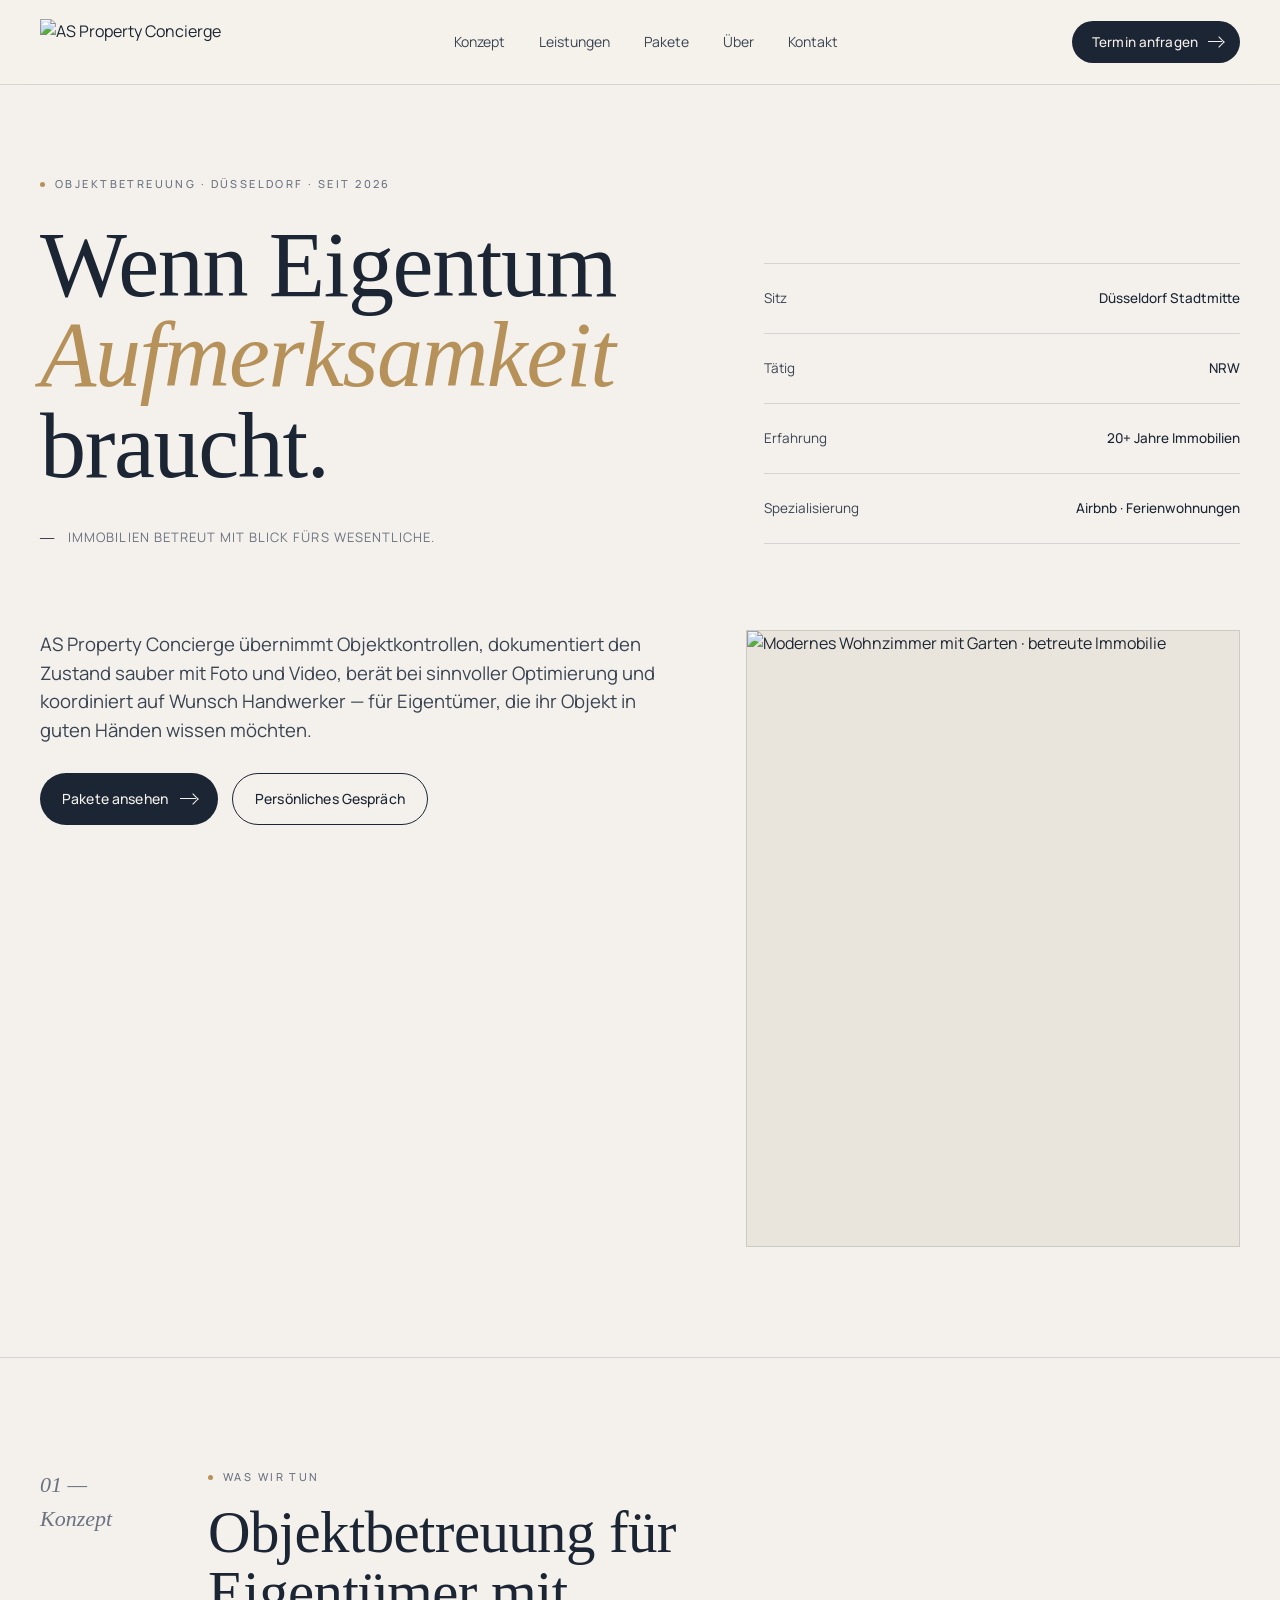
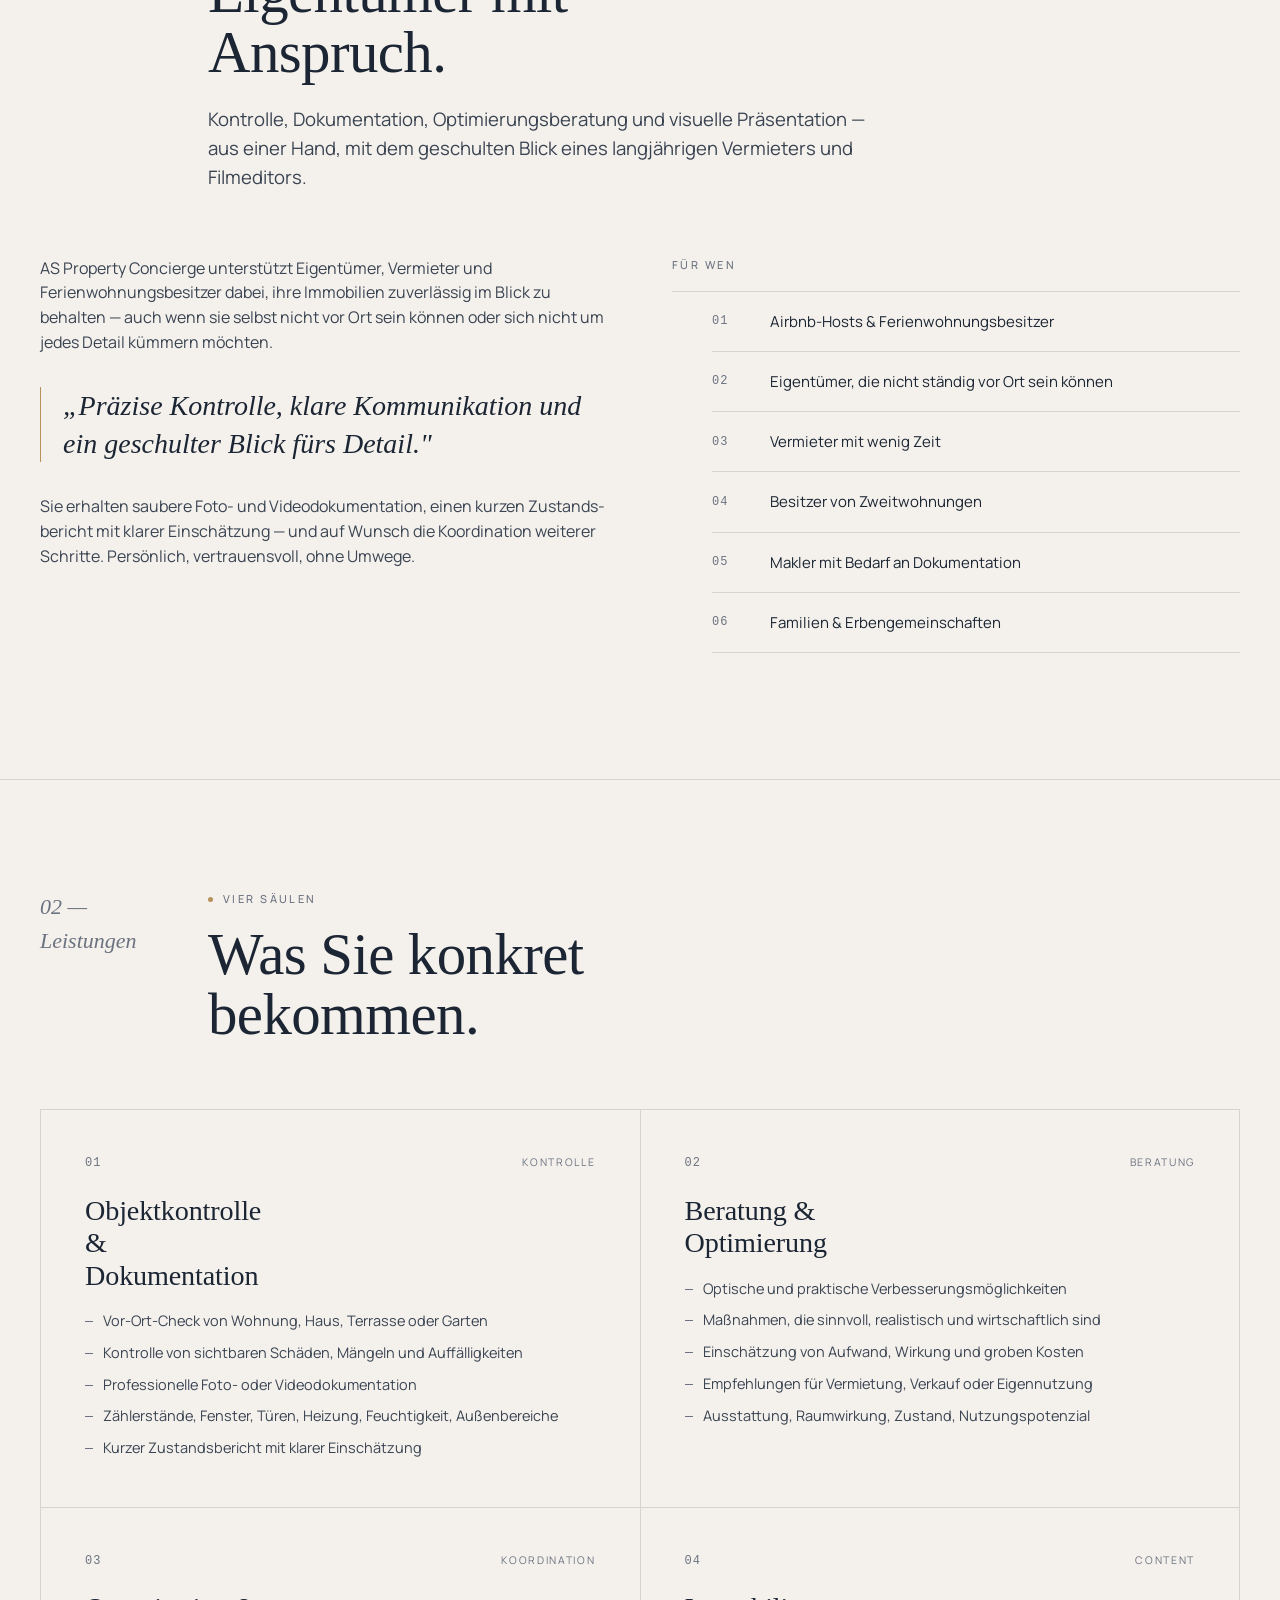
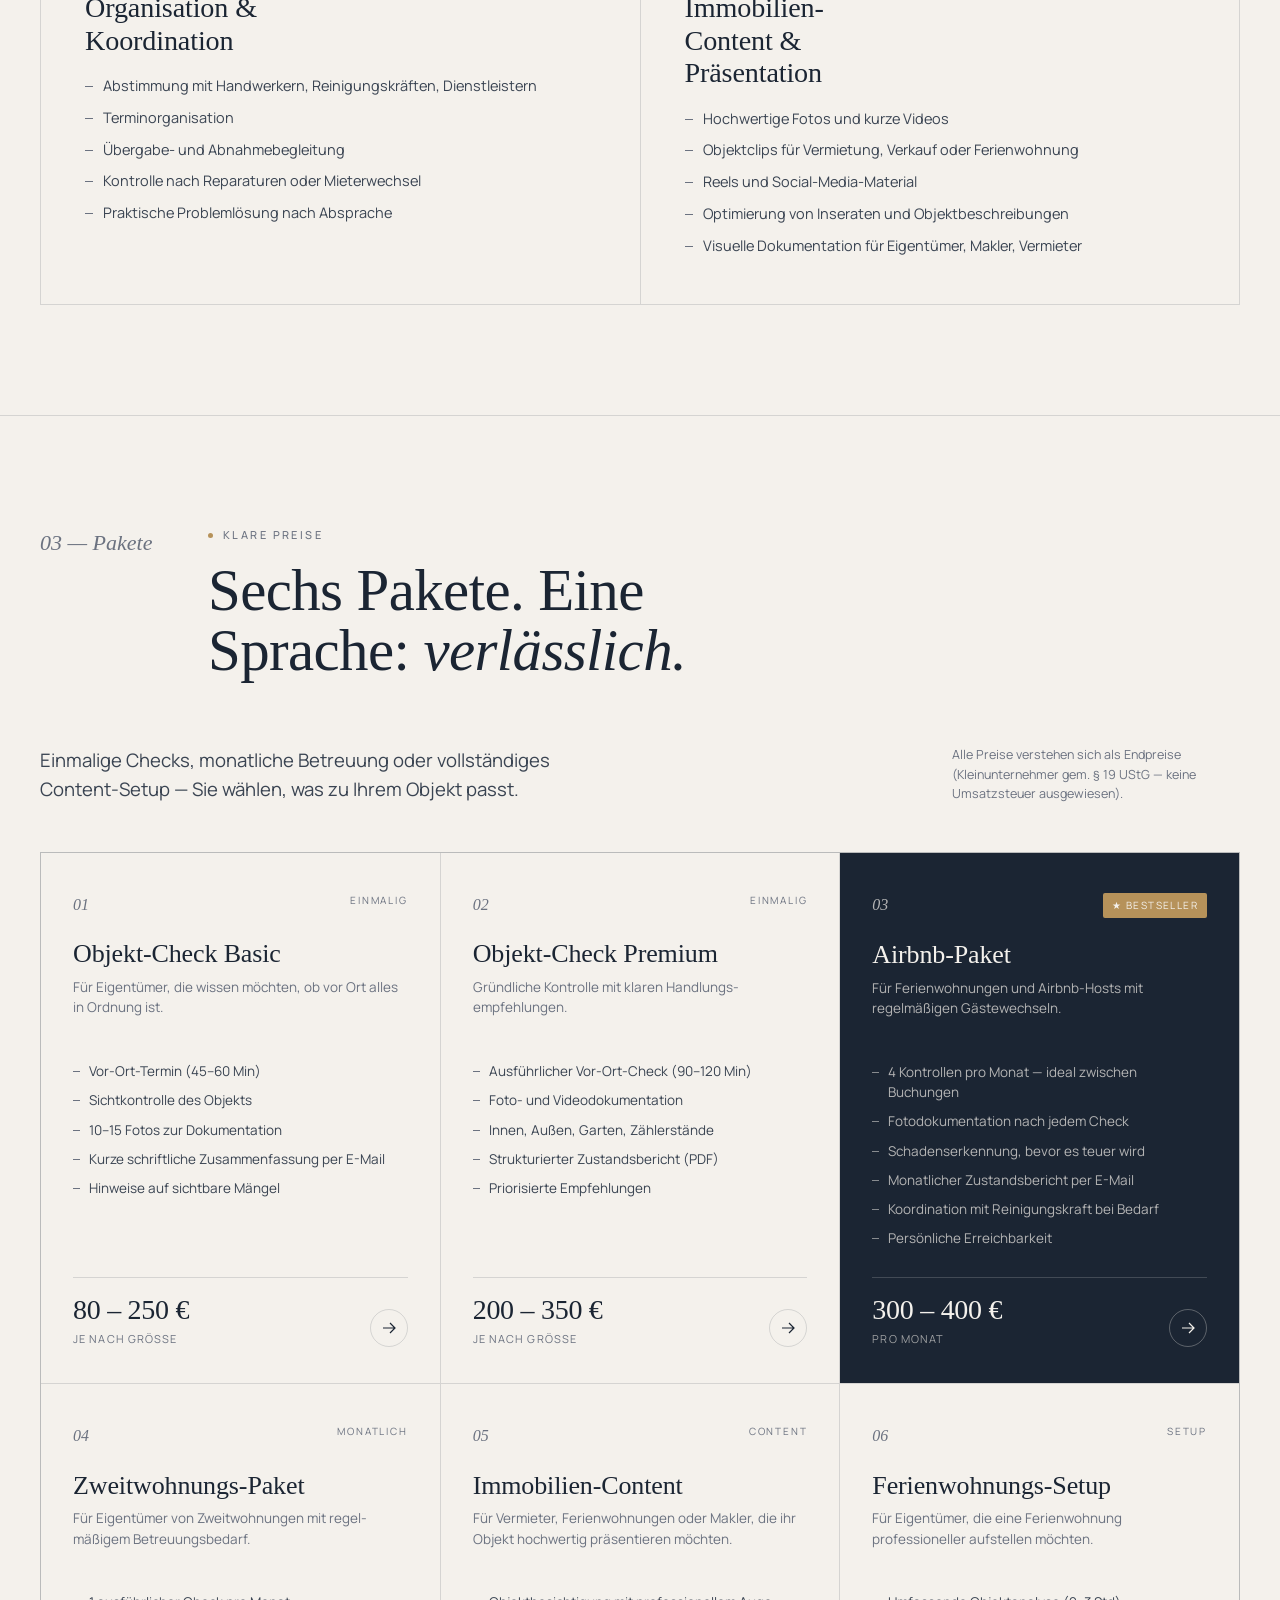
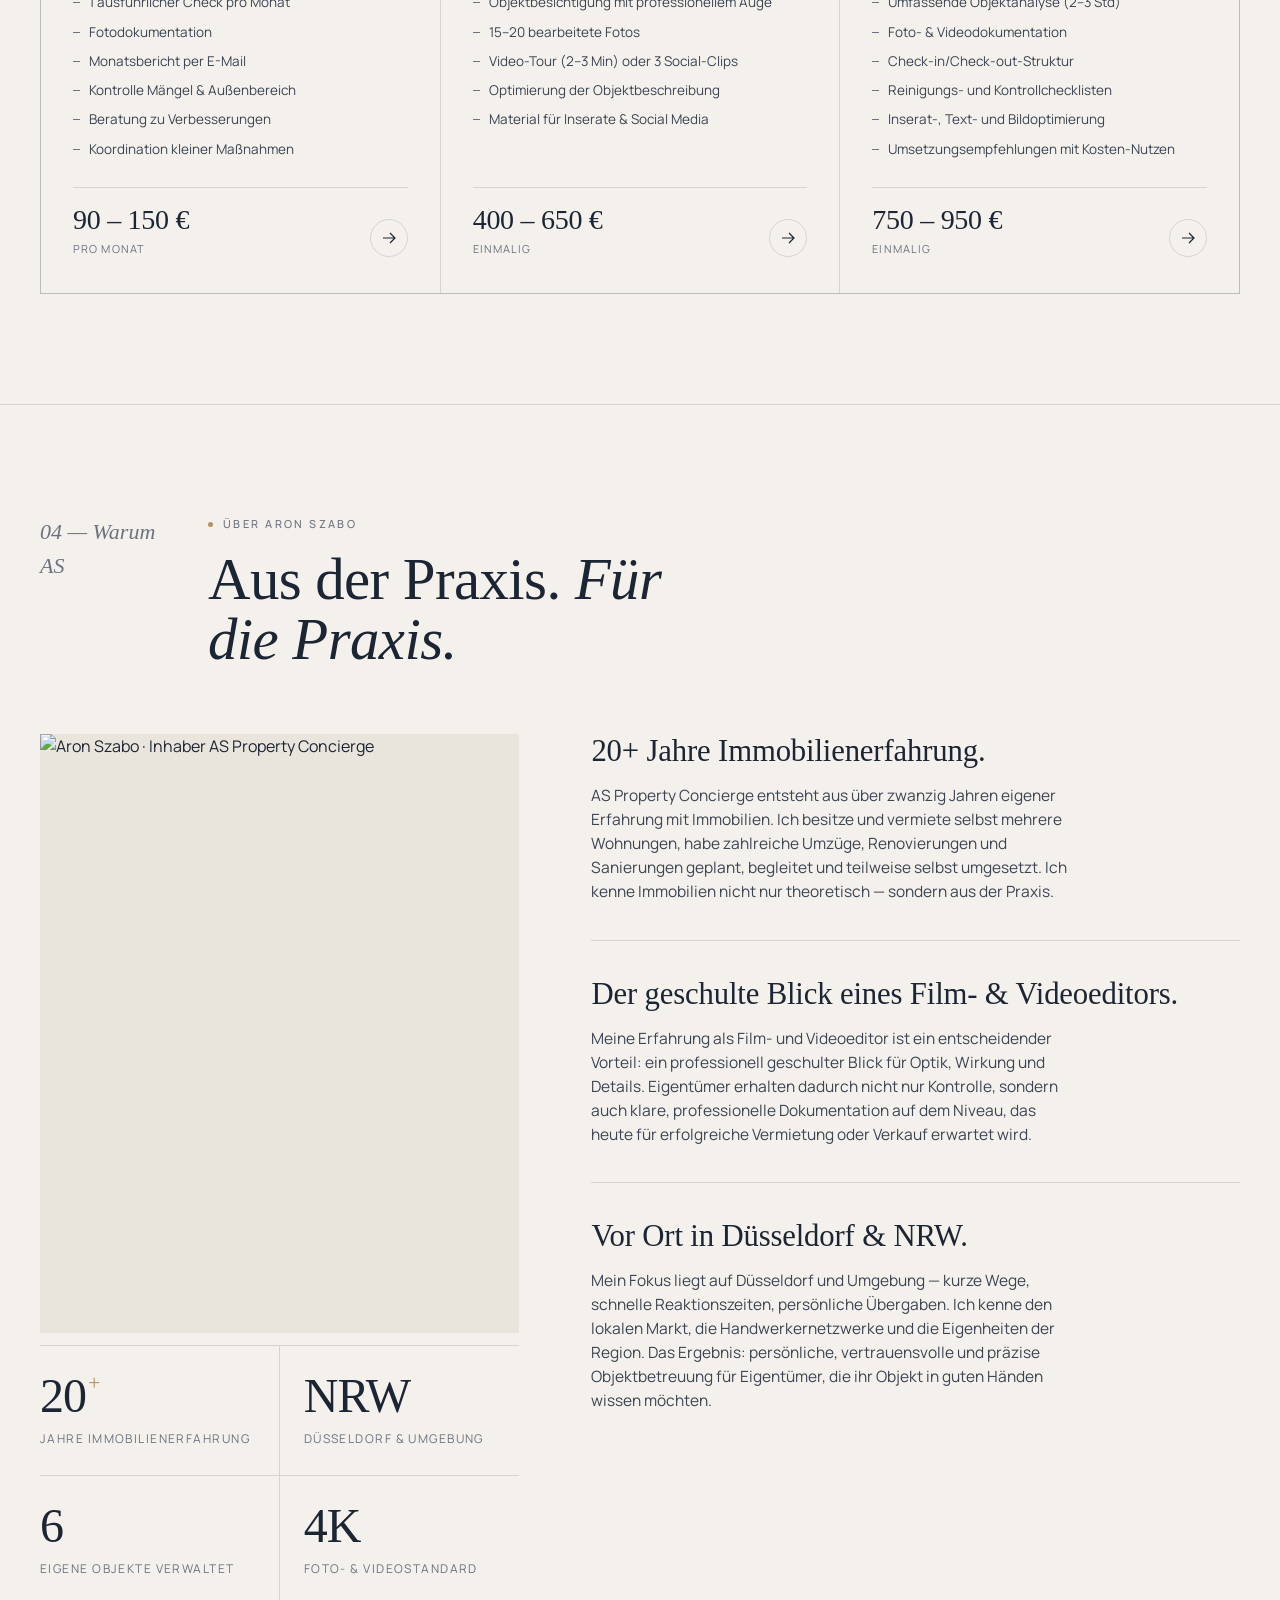
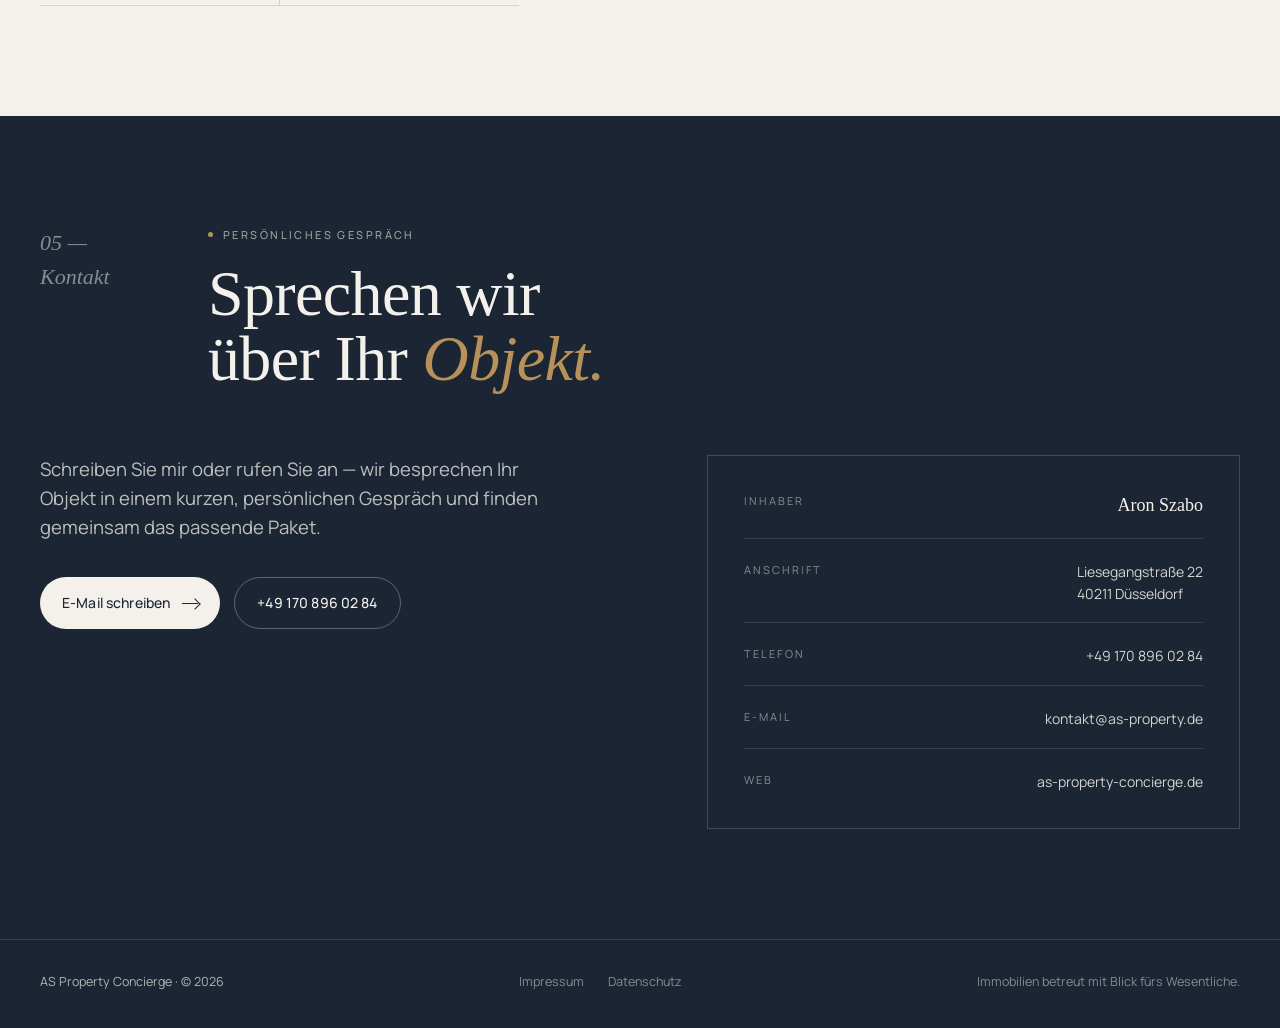
==== index.html @ 33a820df "Add files via upload" ====
<!doctype html>
<html lang="de">
<head>
<meta charset="utf-8" />
<meta name="viewport" content="width=device-width, initial-scale=1" />
<title>AS Property Concierge — Immobilien betreut mit Blick fürs Wesentliche</title>
<!-- Bunny Fonts: EU-gehostet, DSGVO-konform (Drop-in-Ersatz f\u00fcr Google Fonts) -->
<link rel="preconnect" href="https://fonts.bunny.net" crossorigin>
<link rel="stylesheet" href="https://fonts.bunny.net/css?family=cormorant-garamond:300,400,400i,500&family=manrope:300,400,500,600&display=swap">
<style>
  :root{
    --paper:#F4F1EC;
    --paper-2:#EAE5DC;
    --ink:#1B2533;
    --ink-2:#3A4452;
    --ink-3:#6B7280;
    --rule:rgba(27,37,51,.14);
    --accent:#B6925A;
    --accent-2:#9E7E48;
    --accent-soft:rgba(182,146,90,.14);
    --serif:"Cormorant Garamond", "EB Garamond", Georgia, serif;
    --sans:"Manrope", -apple-system, BlinkMacSystemFont, "Helvetica Neue", Arial, sans-serif;
  }
  *{box-sizing:border-box}
  html,body{margin:0;padding:0;background:var(--paper);color:var(--ink);font-family:var(--sans);font-weight:400;font-size:16px;line-height:1.55;-webkit-font-smoothing:antialiased;text-rendering:optimizeLegibility}
  ::selection{background:var(--ink);color:var(--paper)}
  a{color:inherit;text-decoration:none}
  img{display:block;max-width:100%}

  /* ---------- LAYOUT ---------- */
  .wrap{max-width:1320px;margin:0 auto;padding:0 40px}
  @media (max-width:720px){ .wrap{padding:0 22px} }

  .eyebrow{font-family:var(--sans);font-size:11px;font-weight:500;letter-spacing:.22em;text-transform:uppercase;color:var(--ink-3)}
  .eyebrow .dot{display:inline-block;width:5px;height:5px;background:var(--accent);border-radius:50%;vertical-align:middle;margin-right:10px;transform:translateY(-1px)}

  h1,h2,h3,h4{font-family:var(--serif);font-weight:400;letter-spacing:-.005em;margin:0;color:var(--ink)}
  h1{font-size:clamp(48px,7.2vw,108px);line-height:.98;letter-spacing:-.015em}
  h2{font-size:clamp(32px,4.6vw,64px);line-height:1.02;letter-spacing:-.01em}
  h3{font-size:clamp(22px,2.2vw,30px);line-height:1.15}
  h4{font-size:18px;line-height:1.3}
  p{margin:0}
  .lead{font-size:clamp(18px,1.45vw,21px);line-height:1.55;color:var(--ink-2);max-width:60ch}

  /* ---------- NAV ---------- */
  .nav{position:sticky;top:0;z-index:50;background:rgba(245,241,235,.85);backdrop-filter:saturate(140%) blur(10px);-webkit-backdrop-filter:saturate(140%) blur(10px);border-bottom:1px solid var(--rule)}
  .nav-inner{display:flex;align-items:center;justify-content:space-between;height:84px}
  .brand{display:flex;align-items:center;gap:12px}
  .brand img{height:46px;width:auto;display:block}
  .brand-mark{width:34px;height:34px;border:1px solid var(--ink);border-radius:50%;display:grid;place-items:center;font-family:var(--serif);font-size:14px;font-style:italic;letter-spacing:.02em}
  .brand-name{font-family:var(--serif);font-size:19px;letter-spacing:.01em}
  .brand-name em{font-style:italic;color:var(--ink-3);font-weight:300}
  .nav-links{display:flex;gap:34px;font-size:14px;color:var(--ink-2)}
  .nav-links a{transition:color .2s}
  .nav-links a:hover{color:var(--accent)}
  .nav-cta{display:inline-flex;align-items:center;gap:10px;background:var(--ink);color:var(--paper);padding:11px 18px 11px 20px;border-radius:999px;font-size:13.5px;font-weight:500;letter-spacing:.01em;transition:transform .2s, background .2s}
  .nav-cta:hover{background:var(--accent)}
  .nav-cta .arr{display:inline-block;width:14px;height:1px;background:currentColor;position:relative}
  .nav-cta .arr::after{content:"";position:absolute;right:-1px;top:-3px;width:7px;height:7px;border-right:1px solid currentColor;border-top:1px solid currentColor;transform:rotate(45deg)}
  @media (max-width:860px){ .nav-links{display:none} }

  /* ---------- HERO ---------- */
  .hero{padding:90px 0 110px;position:relative}
  .hero-grid{display:grid;grid-template-columns:1.25fr .9fr;gap:64px;align-items:end}
  @media (max-width:980px){ .hero-grid{grid-template-columns:1fr;gap:40px} }
  .hero h1 .it{font-style:italic;color:var(--accent);font-weight:300}
  .hero-meta{display:flex;flex-direction:column;gap:24px;padding-bottom:6px}
  .hero-meta .line{height:1px;background:var(--rule)}
  .hero-meta-row{display:flex;justify-content:space-between;gap:24px;font-size:13.5px;color:var(--ink-2)}
  .hero-meta-row b{font-weight:500;color:var(--ink);font-family:var(--sans)}
  .hero-tag{display:flex;align-items:center;gap:14px;margin-top:34px;color:var(--ink-3);font-size:13px;letter-spacing:.08em;text-transform:uppercase}
  .hero-tag .num{font-family:var(--serif);font-style:italic;color:var(--ink);font-size:16px;letter-spacing:0;text-transform:none}

  .hero-bottom{margin-top:80px;display:grid;grid-template-columns:1.3fr 1fr;gap:64px;align-items:start}
  @media (max-width:980px){ .hero-bottom{grid-template-columns:1fr;gap:40px} }
  .hero-cta-row{display:flex;gap:14px;flex-wrap:wrap;margin-top:28px}
  .btn{display:inline-flex;align-items:center;gap:12px;padding:14px 22px;border-radius:999px;font-size:14px;font-weight:500;letter-spacing:.01em;transition:all .2s;cursor:pointer;border:none;font-family:var(--sans)}
  .btn-primary{background:var(--ink);color:var(--paper)}
  .btn-primary:hover{background:var(--accent)}
  .btn-ghost{background:transparent;color:var(--ink);border:1px solid var(--ink)}
  .btn-ghost:hover{background:var(--ink);color:var(--paper)}
  .btn .arr{display:inline-block;width:16px;height:1px;background:currentColor;position:relative}
  .btn .arr::after{content:"";position:absolute;right:-1px;top:-3px;width:7px;height:7px;border-right:1px solid currentColor;border-top:1px solid currentColor;transform:rotate(45deg)}

  /* Hero image / placeholder */
  .hero-img{aspect-ratio: 4/5; width:100%; background:var(--paper-2); border:1px solid var(--rule); position:relative; overflow:hidden}
  .hero-img img, .portrait img{width:100%;height:100%;object-fit:cover;display:block}
  .placeholder{position:relative;background:
      repeating-linear-gradient(135deg, rgba(28,26,23,.04) 0 2px, transparent 2px 14px),
      var(--paper-2);
  }
  .placeholder .ph-label{position:absolute;left:16px;bottom:16px;font-family: ui-monospace,"SF Mono","JetBrains Mono",monospace;font-size:10.5px;letter-spacing:.08em;text-transform:uppercase;color:var(--ink-3);background:rgba(245,241,235,.85);padding:6px 10px;border:1px solid var(--rule);border-radius:2px}
  .placeholder .ph-tag{position:absolute;right:16px;top:16px;font-family: ui-monospace,"SF Mono","JetBrains Mono",monospace;font-size:10px;letter-spacing:.08em;color:var(--ink-3)}

  /* ---------- SECTION CHROME ---------- */
  section{padding:110px 0;border-top:1px solid var(--rule)}
  .section-head{display:grid;grid-template-columns:120px 1fr;gap:48px;margin-bottom:64px;align-items:start}
  @media (max-width:720px){ .section-head{grid-template-columns:1fr;gap:14px} }
  .section-num{font-family:var(--serif);font-style:italic;font-size:22px;color:var(--ink-3)}
  .section-title h2{max-width:18ch}
  .section-title .kicker{margin-bottom:18px}
  .section-title .lead{margin-top:22px}

  /* ---------- KONZEPT ---------- */
  .konzept-grid{display:grid;grid-template-columns:1fr 1fr;gap:64px;align-items:start}
  @media (max-width:860px){ .konzept-grid{grid-template-columns:1fr;gap:40px} }
  .konzept-body p + p{margin-top:18px}
  .konzept-body .pull{font-family:var(--serif);font-size:clamp(22px,2.2vw,28px);line-height:1.35;color:var(--ink);font-style:italic;margin:32px 0;padding-left:22px;border-left:1px solid var(--accent)}
  .audience-list{display:flex;flex-direction:column;gap:0;border-top:1px solid var(--rule)}
  .audience-list li{list-style:none;display:grid;grid-template-columns:40px 1fr auto;gap:18px;padding:18px 0;border-bottom:1px solid var(--rule);align-items:center}
  .audience-list .ix{font-family: ui-monospace,"SF Mono","JetBrains Mono",monospace;color:var(--ink-3);font-size:12px;letter-spacing:.08em}
  .audience-list .lbl{font-size:15px;color:var(--ink)}
  .audience-list .tag{font-size:10.5px;letter-spacing:.14em;text-transform:uppercase;color:var(--accent);font-weight:500}

  /* ---------- LEISTUNGEN ---------- */
  .services{display:grid;grid-template-columns:repeat(2,1fr);gap:0;border-top:1px solid var(--rule);border-left:1px solid var(--rule)}
  @media (max-width:780px){ .services{grid-template-columns:1fr} }
  .service{padding:44px 44px 48px;border-right:1px solid var(--rule);border-bottom:1px solid var(--rule);background:var(--paper);transition:background .25s}
  .service:hover{background:var(--paper-2)}
  .service-head{display:flex;justify-content:space-between;align-items:baseline;margin-bottom:22px}
  .service-num{font-family: ui-monospace,"SF Mono","JetBrains Mono",monospace;font-size:12px;letter-spacing:.08em;color:var(--ink-3)}
  .service-cat{font-size:10.5px;letter-spacing:.16em;text-transform:uppercase;color:var(--ink-3)}
  .service h3{margin-bottom:18px;max-width:14ch}
  .service ul{list-style:none;padding:0;margin:0;display:flex;flex-direction:column;gap:10px}
  .service li{font-size:14.5px;color:var(--ink-2);padding-left:18px;position:relative;line-height:1.5}
  .service li::before{content:"";position:absolute;left:0;top:11px;width:8px;height:1px;background:var(--ink-3)}

  /* ---------- PAKETE ---------- */
  .pakete-intro-row{display:flex;justify-content:space-between;align-items:end;gap:32px;margin-bottom:48px;flex-wrap:wrap}
  .pakete-note{font-size:12.5px;color:var(--ink-3);max-width:36ch}
  .packages{display:grid;grid-template-columns:repeat(3,1fr);gap:1px;background:var(--rule);border:1px solid var(--rule)}
  @media (max-width:980px){ .packages{grid-template-columns:repeat(2,1fr)} }
  @media (max-width:640px){ .packages{grid-template-columns:1fr} }
  .pkg{background:var(--paper);padding:40px 32px 36px;display:flex;flex-direction:column;position:relative;min-height:430px}
  .pkg.featured{background:var(--ink);color:var(--paper)}
  .pkg.featured h3, .pkg.featured .pkg-price{color:var(--paper)}
  .pkg.featured .pkg-num, .pkg.featured .pkg-type, .pkg.featured .pkg-list li{color:rgba(245,241,235,.7)}
  .pkg.featured .pkg-list li::before{background:rgba(245,241,235,.5)}
  .pkg.featured .pkg-price-unit{color:rgba(245,241,235,.6)}
  .pkg-top{display:flex;justify-content:space-between;align-items:flex-start;margin-bottom:8px}
  .pkg-num{font-family:var(--serif);font-style:italic;font-size:16px;color:var(--ink-3)}
  .pkg-type{font-size:10px;letter-spacing:.18em;text-transform:uppercase;color:var(--ink-3)}
  .pkg.featured .pkg-type.star{color:var(--paper);background:var(--accent);padding:5px 9px;border-radius:2px;letter-spacing:.14em}
  .pkg h3{margin:14px 0 8px;font-size:26px;letter-spacing:-.005em}
  .pkg-sub{font-size:13.5px;color:var(--ink-3);line-height:1.5;margin-bottom:24px;min-height:60px}
  .pkg.featured .pkg-sub{color:rgba(245,241,235,.7)}
  .pkg-list{list-style:none;padding:0;margin:0 0 28px;display:flex;flex-direction:column;gap:9px;flex:1}
  .pkg-list li{font-size:13.5px;color:var(--ink-2);padding-left:16px;position:relative;line-height:1.5}
  .pkg-list li::before{content:"";position:absolute;left:0;top:10px;width:7px;height:1px;background:var(--ink-3)}
  .pkg-foot{border-top:1px solid var(--rule);padding-top:18px;display:flex;justify-content:space-between;align-items:end;gap:12px}
  .pkg.featured .pkg-foot{border-top-color:rgba(245,241,235,.18)}
  .pkg-price{font-family:var(--serif);font-size:28px;line-height:1;color:var(--ink);letter-spacing:-.01em}
  .pkg-price-unit{font-family:var(--sans);font-size:11px;letter-spacing:.1em;text-transform:uppercase;color:var(--ink-3);margin-top:6px}
  .pkg-arrow{width:38px;height:38px;border-radius:50%;border:1px solid var(--rule);display:grid;place-items:center;transition:all .2s;cursor:pointer;background:transparent;color:inherit}
  .pkg-arrow:hover{background:var(--accent);border-color:var(--accent);color:var(--paper)}
  .pkg.featured .pkg-arrow{border-color:rgba(245,241,235,.3)}
  .pkg.featured .pkg-arrow:hover{background:var(--paper);color:var(--ink);border-color:var(--paper)}
  .pkg-arrow svg{width:14px;height:14px}

  /* ---------- WARUM ---------- */
  .warum-grid{display:grid;grid-template-columns:.85fr 1.15fr;gap:72px;align-items:start}
  @media (max-width:980px){ .warum-grid{grid-template-columns:1fr;gap:40px} }
  .portrait{aspect-ratio:4/5;background:var(--paper-2)}
  .portrait .ph-label{background:rgba(245,241,235,.85)}
  .stats{display:grid;grid-template-columns:1fr 1fr;gap:0;margin-top:12px;border-top:1px solid var(--rule)}
  .stat{padding:26px 0;border-bottom:1px solid var(--rule)}
  .stat:nth-child(odd){padding-right:24px;border-right:1px solid var(--rule)}
  .stat:nth-child(even){padding-left:24px}
  .stat .v{font-family:var(--serif);font-size:48px;line-height:1;letter-spacing:-.02em;color:var(--ink)}
  .stat .v sup{font-family:var(--serif);font-size:22px;vertical-align:top;color:var(--accent);margin-left:2px}
  .stat .k{font-size:12px;letter-spacing:.12em;text-transform:uppercase;color:var(--ink-3);margin-top:10px}

  .warum-body h3{font-size:clamp(26px,2.4vw,34px);margin-bottom:14px}
  .warum-body .block + .block{margin-top:36px;padding-top:36px;border-top:1px solid var(--rule)}
  .warum-body p{color:var(--ink-2);font-size:15.5px;max-width:54ch}

  /* ---------- KONTAKT ---------- */
  .kontakt{background:var(--ink);color:var(--paper);border-top:none}
  .kontakt .eyebrow{color:rgba(245,241,235,.6)}
  .kontakt h2{color:var(--paper)}
  .kontakt .section-num{color:rgba(245,241,235,.5)}
  .kontakt-grid{display:grid;grid-template-columns:1.1fr 1fr;gap:80px;align-items:start}
  @media (max-width:980px){ .kontakt-grid{grid-template-columns:1fr;gap:48px} }
  .kontakt h2{font-size:clamp(40px,5vw,72px);line-height:1.02;max-width:14ch}
  .kontakt h2 .it{font-style:italic;color:var(--accent);font-weight:300}
  .kontakt-cta{margin-top:36px;display:flex;gap:14px;flex-wrap:wrap}
  .btn-light{background:var(--paper);color:var(--ink)}
  .btn-light:hover{background:var(--accent);color:var(--paper)}
  .btn-darkghost{background:transparent;color:var(--paper);border:1px solid rgba(245,241,235,.3)}
  .btn-darkghost:hover{border-color:var(--paper)}
  .contact-card{background:transparent;border:1px solid rgba(245,241,235,.18);padding:36px;display:flex;flex-direction:column;gap:22px}
  .contact-row{display:flex;justify-content:space-between;gap:16px;padding-bottom:18px;border-bottom:1px solid rgba(245,241,235,.12)}
  .contact-row:last-child{border-bottom:none;padding-bottom:0}
  .contact-row .k{font-size:11px;letter-spacing:.18em;text-transform:uppercase;color:rgba(245,241,235,.5)}
  .contact-row .v{font-family:var(--serif);font-size:18px;color:var(--paper)}
  .contact-row .v.small{font-family:var(--sans);font-size:14px;color:rgba(245,241,235,.85)}

  /* ---------- FOOTER ---------- */
  footer{background:var(--ink);color:rgba(245,241,235,.5);padding:32px 0 36px;border-top:1px solid rgba(245,241,235,.12)}
  .foot-inner{display:flex;justify-content:space-between;align-items:center;flex-wrap:wrap;gap:18px;font-size:12.5px}
  .foot-inner a:hover{color:var(--paper)}
  .foot-links{display:flex;gap:24px}
  .foot-brand{display:flex;align-items:center;gap:10px;color:rgba(245,241,235,.7)}
  .foot-brand .brand-mark{width:26px;height:26px;font-size:11px;border-color:rgba(245,241,235,.4)}

  /* utilities */
  .it{font-style:italic}
  .center{text-align:center}
</style>
</head>
<body>

<!-- ============== NAV ============== -->
<nav class="nav">
  <div class="wrap nav-inner">
    <a class="brand" href="#" aria-label="AS Property Concierge">
      <img src="assets/logo.png" alt="AS Property Concierge" />
    </a>
    <div class="nav-links">
      <a href="#konzept">Konzept</a>
      <a href="#leistungen">Leistungen</a>
      <a href="#pakete">Pakete</a>
      <a href="#warum">Über</a>
      <a href="#kontakt">Kontakt</a>
    </div>
    <a class="nav-cta" href="#kontakt">Termin anfragen <span class="arr"></span></a>
  </div>
</nav>

<!-- ============== HERO ============== -->
<header class="hero">
  <div class="wrap">

    <div class="hero-grid">
      <div>
        <div class="eyebrow"><span class="dot"></span>Objektbetreuung · Düsseldorf · seit 2026</div>
        <h1 style="margin-top:28px;">
          Wenn Eigentum<br>
          <span class="it">Aufmerksamkeit</span><br>
          braucht.
        </h1>
        <div class="hero-tag"><span class="num">—</span> Immobilien betreut mit Blick fürs Wesentliche.</div>
      </div>

      <aside class="hero-meta">
        <div class="line"></div>
        <div class="hero-meta-row"><span>Sitz</span><b>Düsseldorf Stadtmitte</b></div>
        <div class="line"></div>
        <div class="hero-meta-row"><span>Tätig</span><b>NRW</b></div>
        <div class="line"></div>
        <div class="hero-meta-row"><span>Erfahrung</span><b>20+ Jahre Immobilien</b></div>
        <div class="line"></div>
        <div class="hero-meta-row"><span>Spezialisierung</span><b>Airbnb · Ferienwohnungen</b></div>
        <div class="line"></div>
      </aside>
    </div>

    <div class="hero-bottom">
      <div>
        <p class="lead">
          AS Property Concierge übernimmt Objektkontrollen, dokumentiert den Zustand sauber mit Foto und Video, berät bei sinnvoller Optimierung und koordiniert auf Wunsch Handwerker — für Eigentümer, die ihr Objekt in guten Händen wissen möchten.
        </p>
        <div class="hero-cta-row">
          <a class="btn btn-primary" href="#pakete">Pakete ansehen <span class="arr"></span></a>
          <a class="btn btn-ghost" href="#kontakt">Persönliches Gespräch</a>
        </div>
      </div>
      <div class="hero-img">
        <img src="assets/objekt.jpg" alt="Modernes Wohnzimmer mit Garten · betreute Immobilie" />
      </div>
    </div>

  </div>
</header>

<!-- ============== KONZEPT ============== -->
<section id="konzept">
  <div class="wrap">
    <div class="section-head">
      <div class="section-num">01 — Konzept</div>
      <div class="section-title">
        <div class="eyebrow kicker"><span class="dot"></span>Was wir tun</div>
        <h2>Objektbetreuung für Eigentümer mit Anspruch.</h2>
        <p class="lead">
          Kontrolle, Dokumentation, Optimierungsberatung und visuelle Präsentation — aus einer Hand, mit dem geschulten Blick eines langjährigen Vermieters und Film­editors.
        </p>
      </div>
    </div>

    <div class="konzept-grid">
      <div class="konzept-body">
        <p style="color:var(--ink-2)">
          AS Property Concierge unterstützt Eigentümer, Vermieter und Ferienwohnungs­besitzer dabei, ihre Immobilien zuverlässig im Blick zu behalten — auch wenn sie selbst nicht vor Ort sein können oder sich nicht um jedes Detail kümmern möchten.
        </p>
        <div class="pull">
          „Präzise Kontrolle, klare Kommunikation und ein geschulter Blick fürs Detail."
        </div>
        <p style="color:var(--ink-2)">
          Sie erhalten saubere Foto- und Video­dokumentation, einen kurzen Zustands­bericht mit klarer Einschätzung — und auf Wunsch die Koordination weiterer Schritte. Persönlich, vertrauensvoll, ohne Umwege.
        </p>
      </div>

      <div>
        <div class="eyebrow" style="margin-bottom:18px;">Für wen</div>
        <ul class="audience-list">
          <li><span class="ix">01</span><span class="lbl">Airbnb-Hosts &amp; Ferienwohnungsbesitzer</span><span></span></li>
          <li><span class="ix">02</span><span class="lbl">Eigentümer, die nicht ständig vor Ort sein können</span><span></span></li>
          <li><span class="ix">03</span><span class="lbl">Vermieter mit wenig Zeit</span><span></span></li>
          <li><span class="ix">04</span><span class="lbl">Besitzer von Zweitwohnungen</span><span></span></li>
          <li><span class="ix">05</span><span class="lbl">Makler mit Bedarf an Dokumentation</span><span></span></li>
          <li><span class="ix">06</span><span class="lbl">Familien &amp; Erbengemeinschaften</span><span></span></li>
        </ul>
      </div>
    </div>
  </div>
</section>

<!-- ============== LEISTUNGEN ============== -->
<section id="leistungen">
  <div class="wrap">
    <div class="section-head">
      <div class="section-num">02 — Leistungen</div>
      <div class="section-title">
        <div class="eyebrow kicker"><span class="dot"></span>Vier Säulen</div>
        <h2>Was Sie konkret bekommen.</h2>
      </div>
    </div>

    <div class="services">
      <article class="service">
        <div class="service-head"><span class="service-num">01</span><span class="service-cat">Kontrolle</span></div>
        <h3>Objektkontrolle &amp; Dokumentation</h3>
        <ul>
          <li>Vor-Ort-Check von Wohnung, Haus, Terrasse oder Garten</li>
          <li>Kontrolle von sichtbaren Schäden, Mängeln und Auffälligkeiten</li>
          <li>Professionelle Foto- oder Video­dokumentation</li>
          <li>Zählerstände, Fenster, Türen, Heizung, Feuchtigkeit, Außenbereiche</li>
          <li>Kurzer Zustandsbericht mit klarer Einschätzung</li>
        </ul>
      </article>

      <article class="service">
        <div class="service-head"><span class="service-num">02</span><span class="service-cat">Beratung</span></div>
        <h3>Beratung &amp; Optimierung</h3>
        <ul>
          <li>Optische und praktische Verbesserungs­möglichkeiten</li>
          <li>Maßnahmen, die sinnvoll, realistisch und wirtschaftlich sind</li>
          <li>Einschätzung von Aufwand, Wirkung und groben Kosten</li>
          <li>Empfehlungen für Vermietung, Verkauf oder Eigennutzung</li>
          <li>Ausstattung, Raumwirkung, Zustand, Nutzungspotenzial</li>
        </ul>
      </article>

      <article class="service">
        <div class="service-head"><span class="service-num">03</span><span class="service-cat">Koordination</span></div>
        <h3>Organisation &amp; Koordination</h3>
        <ul>
          <li>Abstimmung mit Handwerkern, Reinigungs­kräften, Dienstleistern</li>
          <li>Terminorganisation</li>
          <li>Übergabe- und Abnahme­begleitung</li>
          <li>Kontrolle nach Reparaturen oder Mieterwechsel</li>
          <li>Praktische Problemlösung nach Absprache</li>
        </ul>
      </article>

      <article class="service">
        <div class="service-head"><span class="service-num">04</span><span class="service-cat">Content</span></div>
        <h3>Immobilien-Content &amp; Präsentation</h3>
        <ul>
          <li>Hochwertige Fotos und kurze Videos</li>
          <li>Objektclips für Vermietung, Verkauf oder Ferienwohnung</li>
          <li>Reels und Social-Media-Material</li>
          <li>Optimierung von Inseraten und Objekt­beschreibungen</li>
          <li>Visuelle Dokumentation für Eigentümer, Makler, Vermieter</li>
        </ul>
      </article>
    </div>
  </div>
</section>

<!-- ============== PAKETE ============== -->
<section id="pakete" style="background:var(--paper);">
  <div class="wrap">
    <div class="section-head">
      <div class="section-num">03 — Pakete</div>
      <div class="section-title">
        <div class="eyebrow kicker"><span class="dot"></span>Klare Preise</div>
        <h2>Sechs Pakete. Eine Sprache: <span class="it">verlässlich.</span></h2>
      </div>
    </div>

    <div class="pakete-intro-row">
      <p class="lead" style="max-width:48ch">
        Einmalige Checks, monatliche Betreuung oder vollständiges Content-Setup — Sie wählen, was zu Ihrem Objekt passt.
      </p>
      <p class="pakete-note">
        Alle Preise verstehen sich als Endpreise (Kleinunternehmer gem. § 19 UStG — keine Umsatzsteuer ausgewiesen).
      </p>
    </div>

    <div class="packages">

      <article class="pkg">
        <div class="pkg-top"><span class="pkg-num">01</span><span class="pkg-type">Einmalig</span></div>
        <h3>Objekt-Check Basic</h3>
        <p class="pkg-sub">Für Eigentümer, die wissen möchten, ob vor Ort alles in Ordnung ist.</p>
        <ul class="pkg-list">
          <li>Vor-Ort-Termin (45–60 Min)</li>
          <li>Sichtkontrolle des Objekts</li>
          <li>10–15 Fotos zur Dokumentation</li>
          <li>Kurze schriftliche Zusammen­fassung per E-Mail</li>
          <li>Hinweise auf sichtbare Mängel</li>
        </ul>
        <div class="pkg-foot">
          <div><div class="pkg-price">80 – 250 €</div><div class="pkg-price-unit">je nach Größe</div></div>
          <button class="pkg-arrow" aria-label="Mehr"><svg viewBox="0 0 14 14" fill="none"><path d="M1 7h12M8 2l5 5-5 5" stroke="currentColor" stroke-width="1.2"/></svg></button>
        </div>
      </article>

      <article class="pkg">
        <div class="pkg-top"><span class="pkg-num">02</span><span class="pkg-type">Einmalig</span></div>
        <h3>Objekt-Check Premium</h3>
        <p class="pkg-sub">Gründliche Kontrolle mit klaren Handlungs­empfehlungen.</p>
        <ul class="pkg-list">
          <li>Ausführlicher Vor-Ort-Check (90–120 Min)</li>
          <li>Foto- und Video­dokumentation</li>
          <li>Innen, Außen, Garten, Zählerstände</li>
          <li>Strukturierter Zustandsbericht (PDF)</li>
          <li>Priorisierte Empfehlungen</li>
        </ul>
        <div class="pkg-foot">
          <div><div class="pkg-price">200 – 350 €</div><div class="pkg-price-unit">je nach Größe</div></div>
          <button class="pkg-arrow" aria-label="Mehr"><svg viewBox="0 0 14 14" fill="none"><path d="M1 7h12M8 2l5 5-5 5" stroke="currentColor" stroke-width="1.2"/></svg></button>
        </div>
      </article>

      <article class="pkg featured">
        <div class="pkg-top"><span class="pkg-num">03</span><span class="pkg-type star">★ Bestseller</span></div>
        <h3>Airbnb-Paket</h3>
        <p class="pkg-sub">Für Ferienwohnungen und Airbnb-Hosts mit regelmäßigen Gästewechseln.</p>
        <ul class="pkg-list">
          <li>4 Kontrollen pro Monat — ideal zwischen Buchungen</li>
          <li>Fotodokumentation nach jedem Check</li>
          <li>Schadens­erkennung, bevor es teuer wird</li>
          <li>Monatlicher Zustands­bericht per E-Mail</li>
          <li>Koordination mit Reinigungs­kraft bei Bedarf</li>
          <li>Persönliche Erreichbarkeit</li>
        </ul>
        <div class="pkg-foot">
          <div><div class="pkg-price">300 – 400 €</div><div class="pkg-price-unit">pro Monat</div></div>
          <button class="pkg-arrow" aria-label="Mehr"><svg viewBox="0 0 14 14" fill="none"><path d="M1 7h12M8 2l5 5-5 5" stroke="currentColor" stroke-width="1.2"/></svg></button>
        </div>
      </article>

      <article class="pkg">
        <div class="pkg-top"><span class="pkg-num">04</span><span class="pkg-type">Monatlich</span></div>
        <h3>Zweitwohnungs-Paket</h3>
        <p class="pkg-sub">Für Eigentümer von Zweitwohnungen mit regel­mäßigem Betreuungs­bedarf.</p>
        <ul class="pkg-list">
          <li>1 ausführlicher Check pro Monat</li>
          <li>Fotodokumentation</li>
          <li>Monatsbericht per E-Mail</li>
          <li>Kontrolle Mängel &amp; Außenbereich</li>
          <li>Beratung zu Verbesserungen</li>
          <li>Koordination kleiner Maßnahmen</li>
        </ul>
        <div class="pkg-foot">
          <div><div class="pkg-price">90 – 150 €</div><div class="pkg-price-unit">pro Monat</div></div>
          <button class="pkg-arrow" aria-label="Mehr"><svg viewBox="0 0 14 14" fill="none"><path d="M1 7h12M8 2l5 5-5 5" stroke="currentColor" stroke-width="1.2"/></svg></button>
        </div>
      </article>

      <article class="pkg">
        <div class="pkg-top"><span class="pkg-num">05</span><span class="pkg-type">Content</span></div>
        <h3>Immobilien-Content</h3>
        <p class="pkg-sub">Für Vermieter, Ferienwohnungen oder Makler, die ihr Objekt hochwertig präsentieren möchten.</p>
        <ul class="pkg-list">
          <li>Objektbesichtigung mit professionellem Auge</li>
          <li>15–20 bearbeitete Fotos</li>
          <li>Video-Tour (2–3 Min) oder 3 Social-Clips</li>
          <li>Optimierung der Objekt­beschreibung</li>
          <li>Material für Inserate &amp; Social Media</li>
        </ul>
        <div class="pkg-foot">
          <div><div class="pkg-price">400 – 650 €</div><div class="pkg-price-unit">einmalig</div></div>
          <button class="pkg-arrow" aria-label="Mehr"><svg viewBox="0 0 14 14" fill="none"><path d="M1 7h12M8 2l5 5-5 5" stroke="currentColor" stroke-width="1.2"/></svg></button>
        </div>
      </article>

      <article class="pkg">
        <div class="pkg-top"><span class="pkg-num">06</span><span class="pkg-type">Setup</span></div>
        <h3>Ferienwohnungs-Setup</h3>
        <p class="pkg-sub">Für Eigentümer, die eine Ferienwohnung professioneller aufstellen möchten.</p>
        <ul class="pkg-list">
          <li>Umfassende Objektanalyse (2–3 Std)</li>
          <li>Foto- &amp; Video­dokumentation</li>
          <li>Check-in/Check-out-Struktur</li>
          <li>Reinigungs- und Kontroll­checklisten</li>
          <li>Inserat-, Text- und Bild­optimierung</li>
          <li>Umsetzungs­empfehlungen mit Kosten-Nutzen</li>
        </ul>
        <div class="pkg-foot">
          <div><div class="pkg-price">750 – 950 €</div><div class="pkg-price-unit">einmalig</div></div>
          <button class="pkg-arrow" aria-label="Mehr"><svg viewBox="0 0 14 14" fill="none"><path d="M1 7h12M8 2l5 5-5 5" stroke="currentColor" stroke-width="1.2"/></svg></button>
        </div>
      </article>

    </div>
  </div>
</section>

<!-- ============== WARUM ============== -->
<section id="warum">
  <div class="wrap">
    <div class="section-head">
      <div class="section-num">04 — Warum AS</div>
      <div class="section-title">
        <div class="eyebrow kicker"><span class="dot"></span>Über Aron Szabo</div>
        <h2>Aus der Praxis. <span class="it">Für die Praxis.</span></h2>
      </div>
    </div>

    <div class="warum-grid">
      <div>
        <div class="portrait">
          <img src="assets/aron-szabo.jpg" alt="Aron Szabo · Inhaber AS Property Concierge" />
        </div>
        <div class="stats">
          <div class="stat"><div class="v">20<sup>+</sup></div><div class="k">Jahre Immobilien­erfahrung</div></div>
          <div class="stat"><div class="v">NRW</div><div class="k">Düsseldorf &amp; Umgebung</div></div>
          <div class="stat"><div class="v">6</div><div class="k">Eigene Objekte verwaltet</div></div>
          <div class="stat"><div class="v">4K</div><div class="k">Foto- &amp; Video­standard</div></div>
        </div>
      </div>

      <div class="warum-body">
        <div class="block">
          <h3>20+ Jahre Immobilien­erfahrung.</h3>
          <p>AS Property Concierge entsteht aus über zwanzig Jahren eigener Erfahrung mit Immobilien. Ich besitze und vermiete selbst mehrere Wohnungen, habe zahlreiche Umzüge, Renovierungen und Sanierungen geplant, begleitet und teilweise selbst umgesetzt. Ich kenne Immobilien nicht nur theoretisch — sondern aus der Praxis.</p>
        </div>
        <div class="block">
          <h3>Der geschulte Blick eines Film- &amp; Video­editors.</h3>
          <p>Meine Erfahrung als Film- und Videoeditor ist ein entscheidender Vorteil: ein professionell geschulter Blick für Optik, Wirkung und Details. Eigentümer erhalten dadurch nicht nur Kontrolle, sondern auch klare, professionelle Dokumentation auf dem Niveau, das heute für erfolgreiche Vermietung oder Verkauf erwartet wird.</p>
        </div>
        <div class="block">
          <h3>Vor Ort in Düsseldorf &amp; NRW.</h3>
          <p>Mein Fokus liegt auf Düsseldorf und Umgebung — kurze Wege, schnelle Reaktionszeiten, persönliche Übergaben. Ich kenne den lokalen Markt, die Handwerker­netzwerke und die Eigenheiten der Region. Das Ergebnis: persönliche, vertrauensvolle und präzise Objektbetreuung für Eigentümer, die ihr Objekt in guten Händen wissen möchten.</p>
        </div>
      </div>
    </div>
  </div>
</section>

<!-- ============== KONTAKT ============== -->
<section id="kontakt" class="kontakt">
  <div class="wrap">
    <div class="section-head">
      <div class="section-num">05 — Kontakt</div>
      <div class="section-title">
        <div class="eyebrow kicker"><span class="dot"></span>Persönliches Gespräch</div>
        <h2>Sprechen wir<br>über Ihr <span class="it">Objekt.</span></h2>
      </div>
    </div>

    <div class="kontakt-grid">
      <div>
        <p class="lead" style="color:rgba(245,241,235,.75);max-width:48ch">
          Schreiben Sie mir oder rufen Sie an — wir besprechen Ihr Objekt in einem kurzen, persönlichen Gespräch und finden gemeinsam das passende Paket.
        </p>
        <div class="kontakt-cta">
          <a class="btn btn-light" href="mailto:kontakt@as-property.de">E-Mail schreiben <span class="arr"></span></a>
          <a class="btn btn-darkghost" href="tel:+491708960284">+49 170 896 02 84</a>
        </div>
      </div>

      <div class="contact-card">
        <div class="contact-row"><span class="k">Inhaber</span><span class="v">Aron Szabo</span></div>
        <div class="contact-row"><span class="k">Anschrift</span><span class="v small">Liesegangstraße 22<br>40211 Düsseldorf</span></div>
        <div class="contact-row"><span class="k">Telefon</span><span class="v small">+49 170 896 02 84</span></div>
        <div class="contact-row"><span class="k">E-Mail</span><span class="v small">kontakt@as-property.de</span></div>
        <div class="contact-row"><span class="k">Web</span><span class="v small">as-property-concierge.de</span></div>
      </div>
    </div>
  </div>
</section>

<!-- ============== FOOTER ============== -->
<footer>
  <div class="wrap foot-inner">
    <div class="foot-brand">
      <span>AS Property Concierge · © 2026</span>
    </div>
    <div class="foot-links">
      <a href="impressum.html">Impressum</a>
      <a href="datenschutz.html">Datenschutz</a>
    </div>
    <div>Immobilien betreut mit Blick fürs Wesentliche.</div>
  </div>
</footer>

<script>
  // smooth scroll for internal links
  document.querySelectorAll('a[href^="#"]').forEach(a=>{
    a.addEventListener('click', e=>{
      const id = a.getAttribute('href');
      if(id.length>1){
        const el = document.querySelector(id);
        if(el){
          e.preventDefault();
          const top = el.getBoundingClientRect().top + window.pageYOffset - 60;
          window.scrollTo({top, behavior:'smooth'});
        }
      }
    });
  });
</script>

</body>
</html>
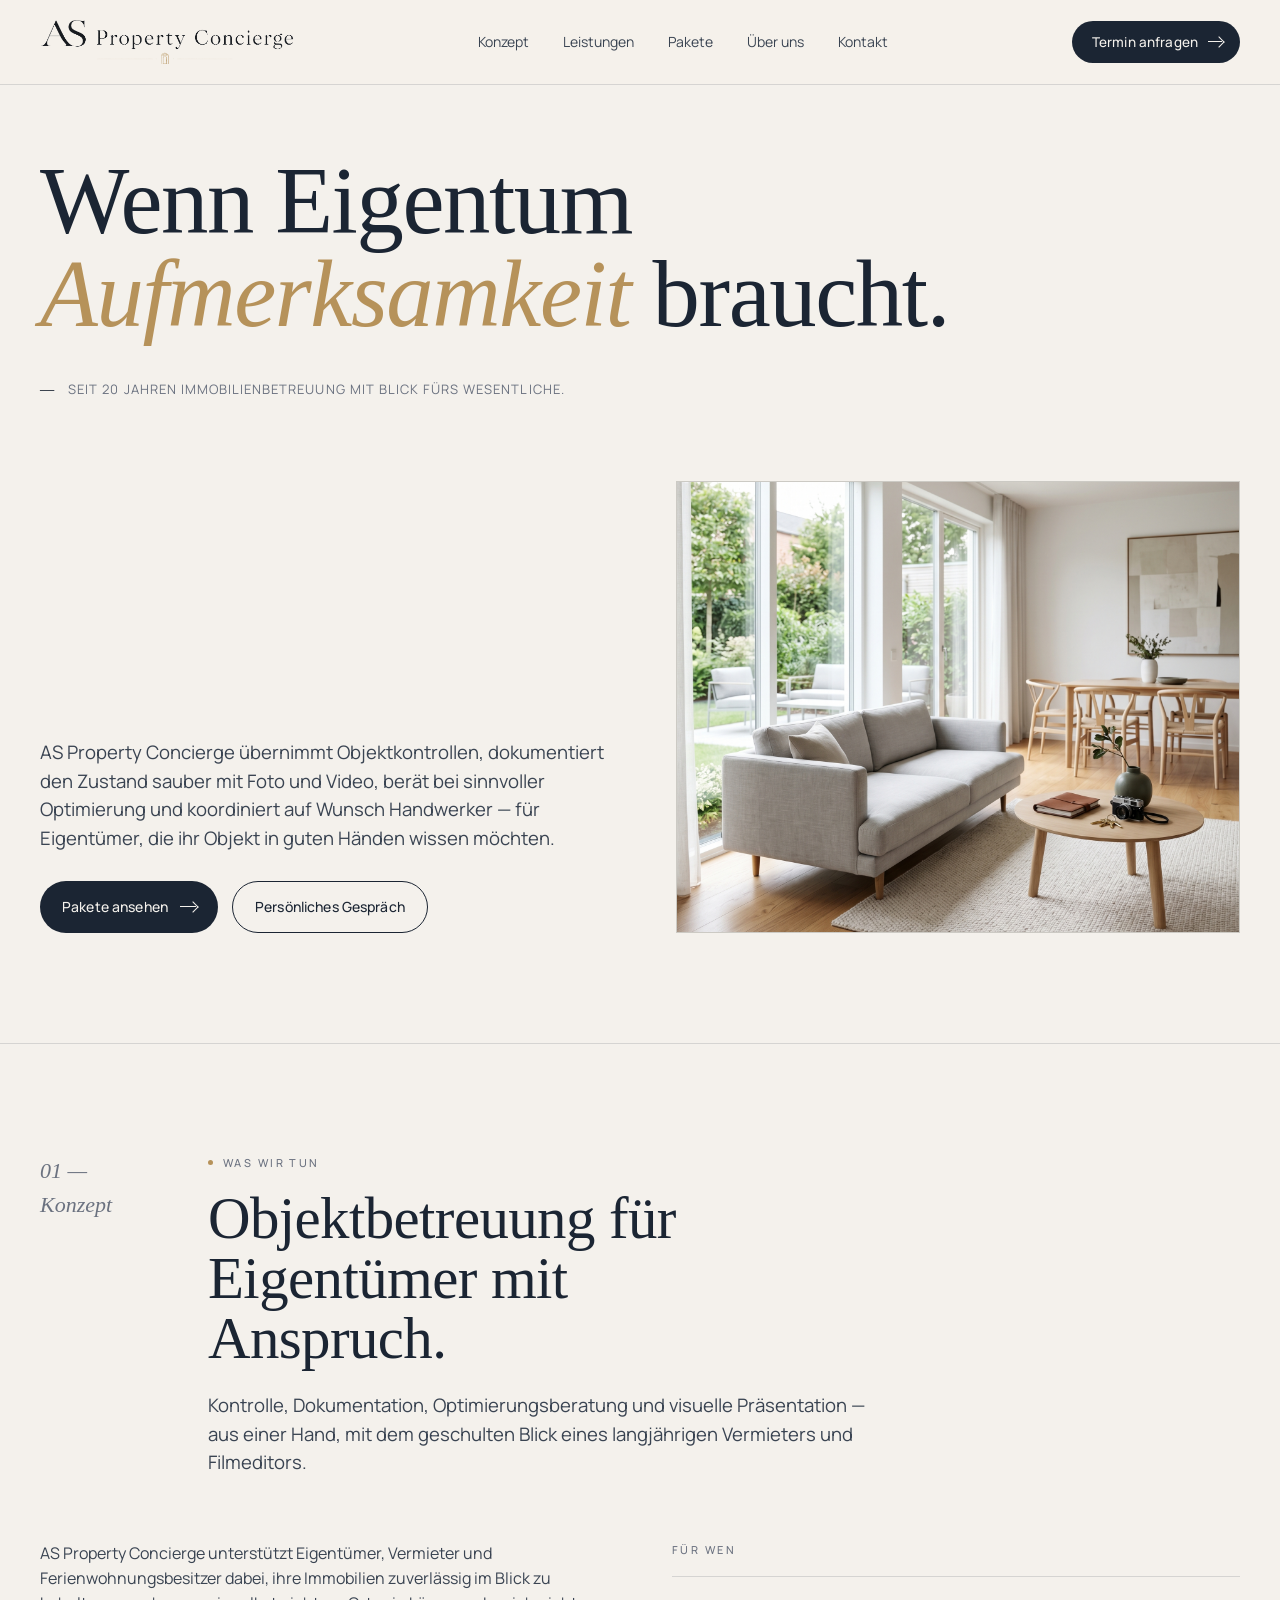
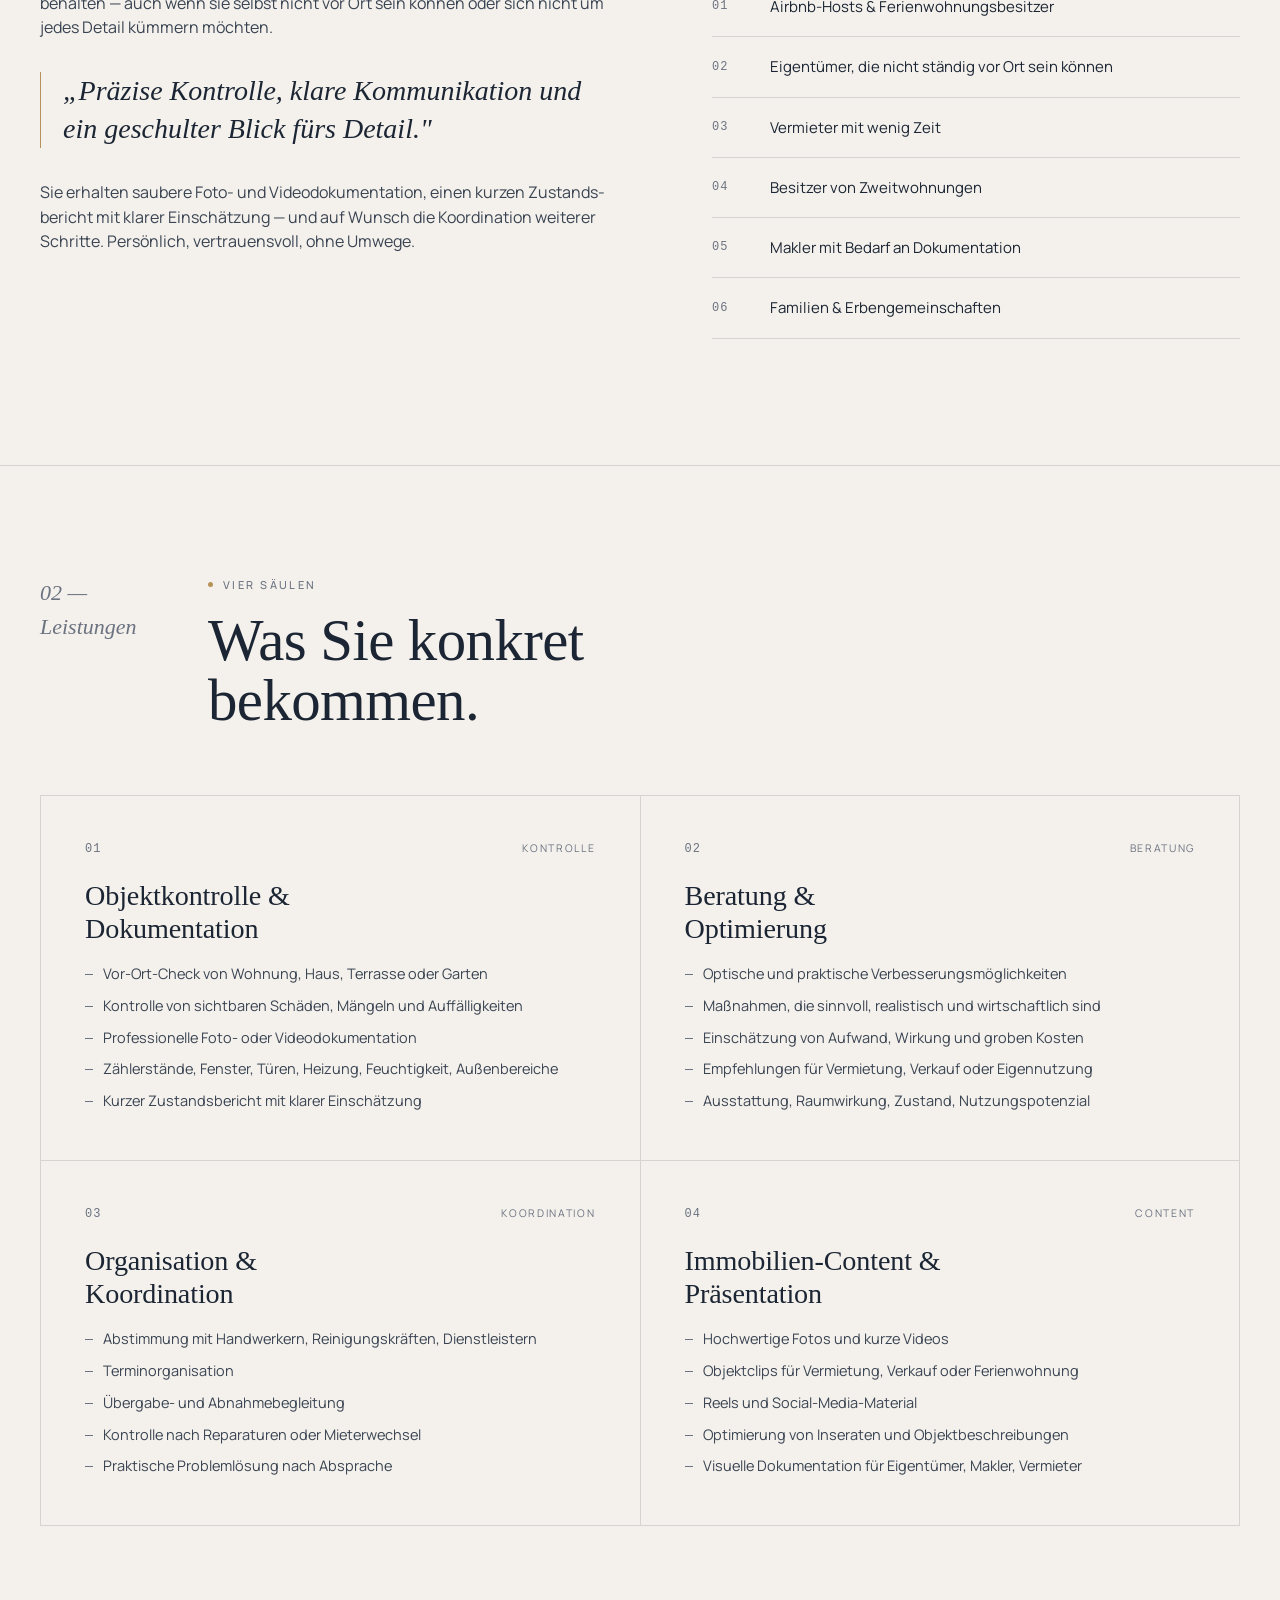
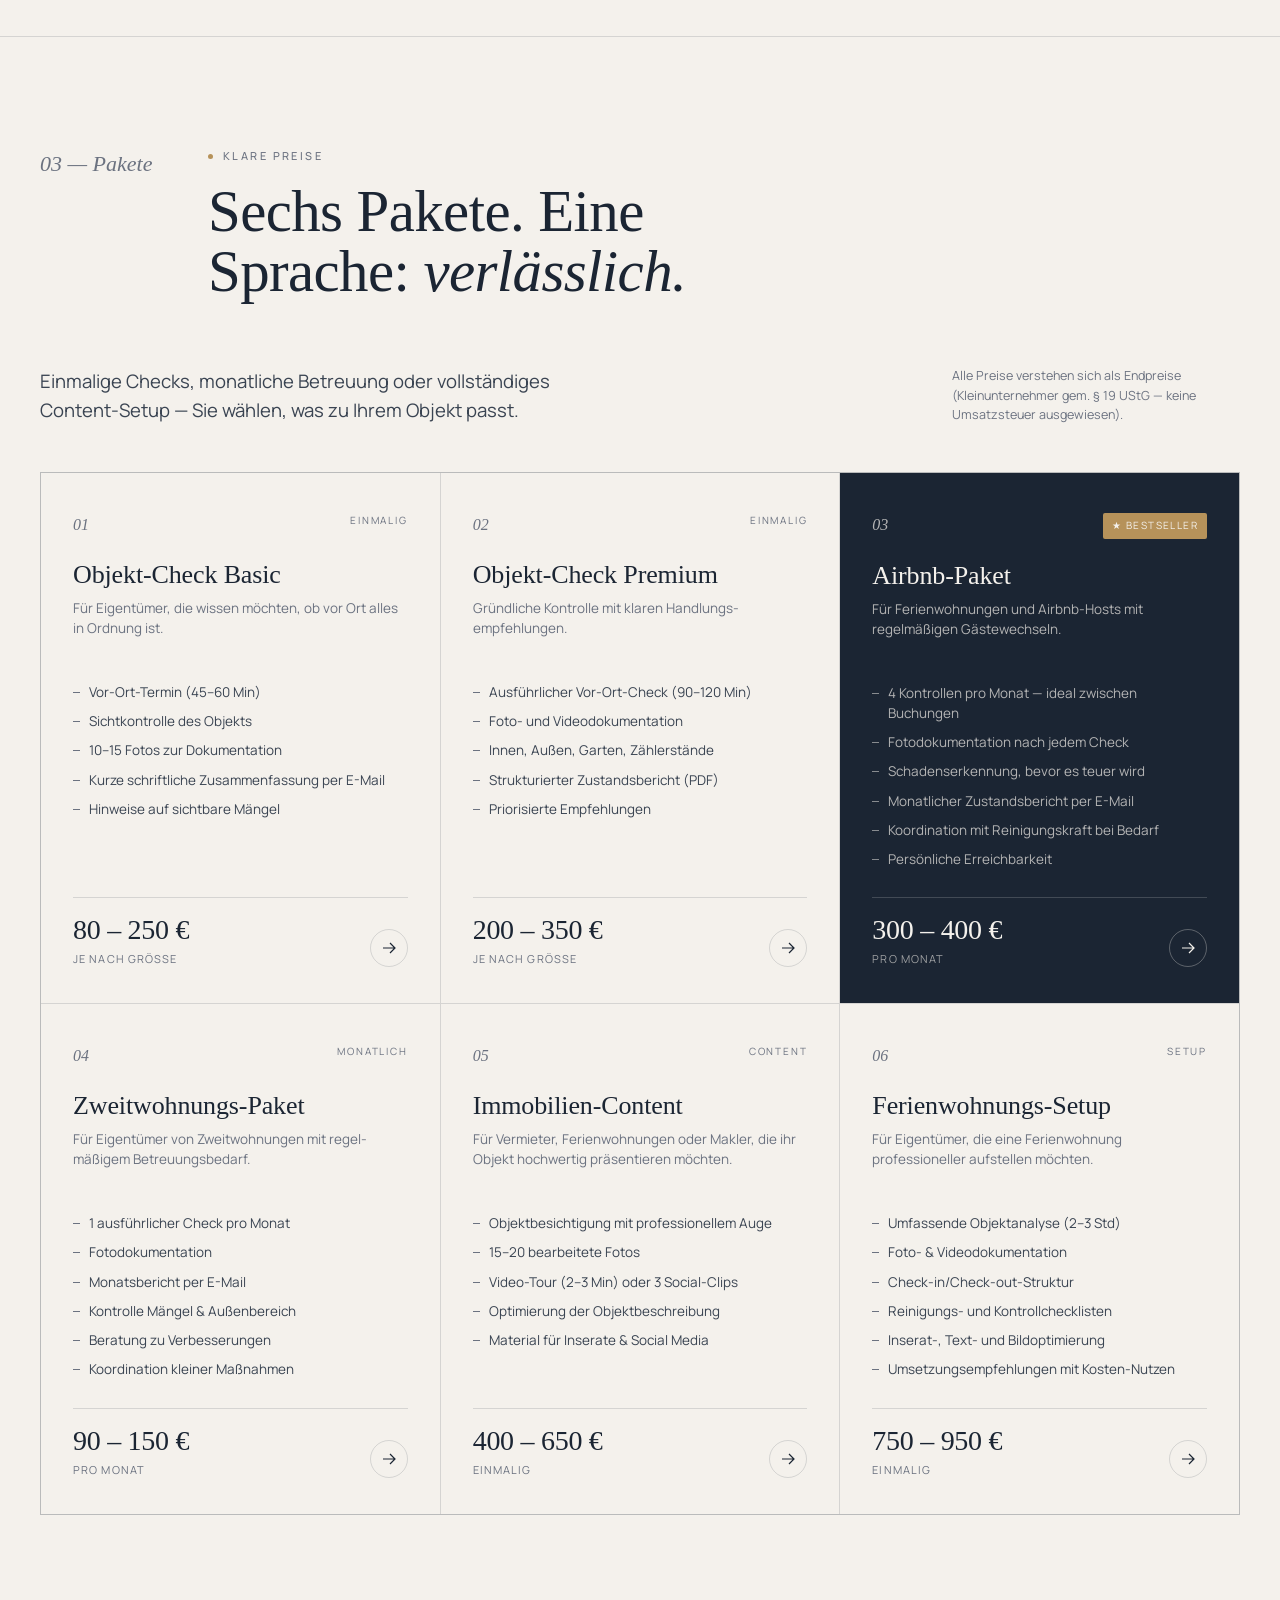
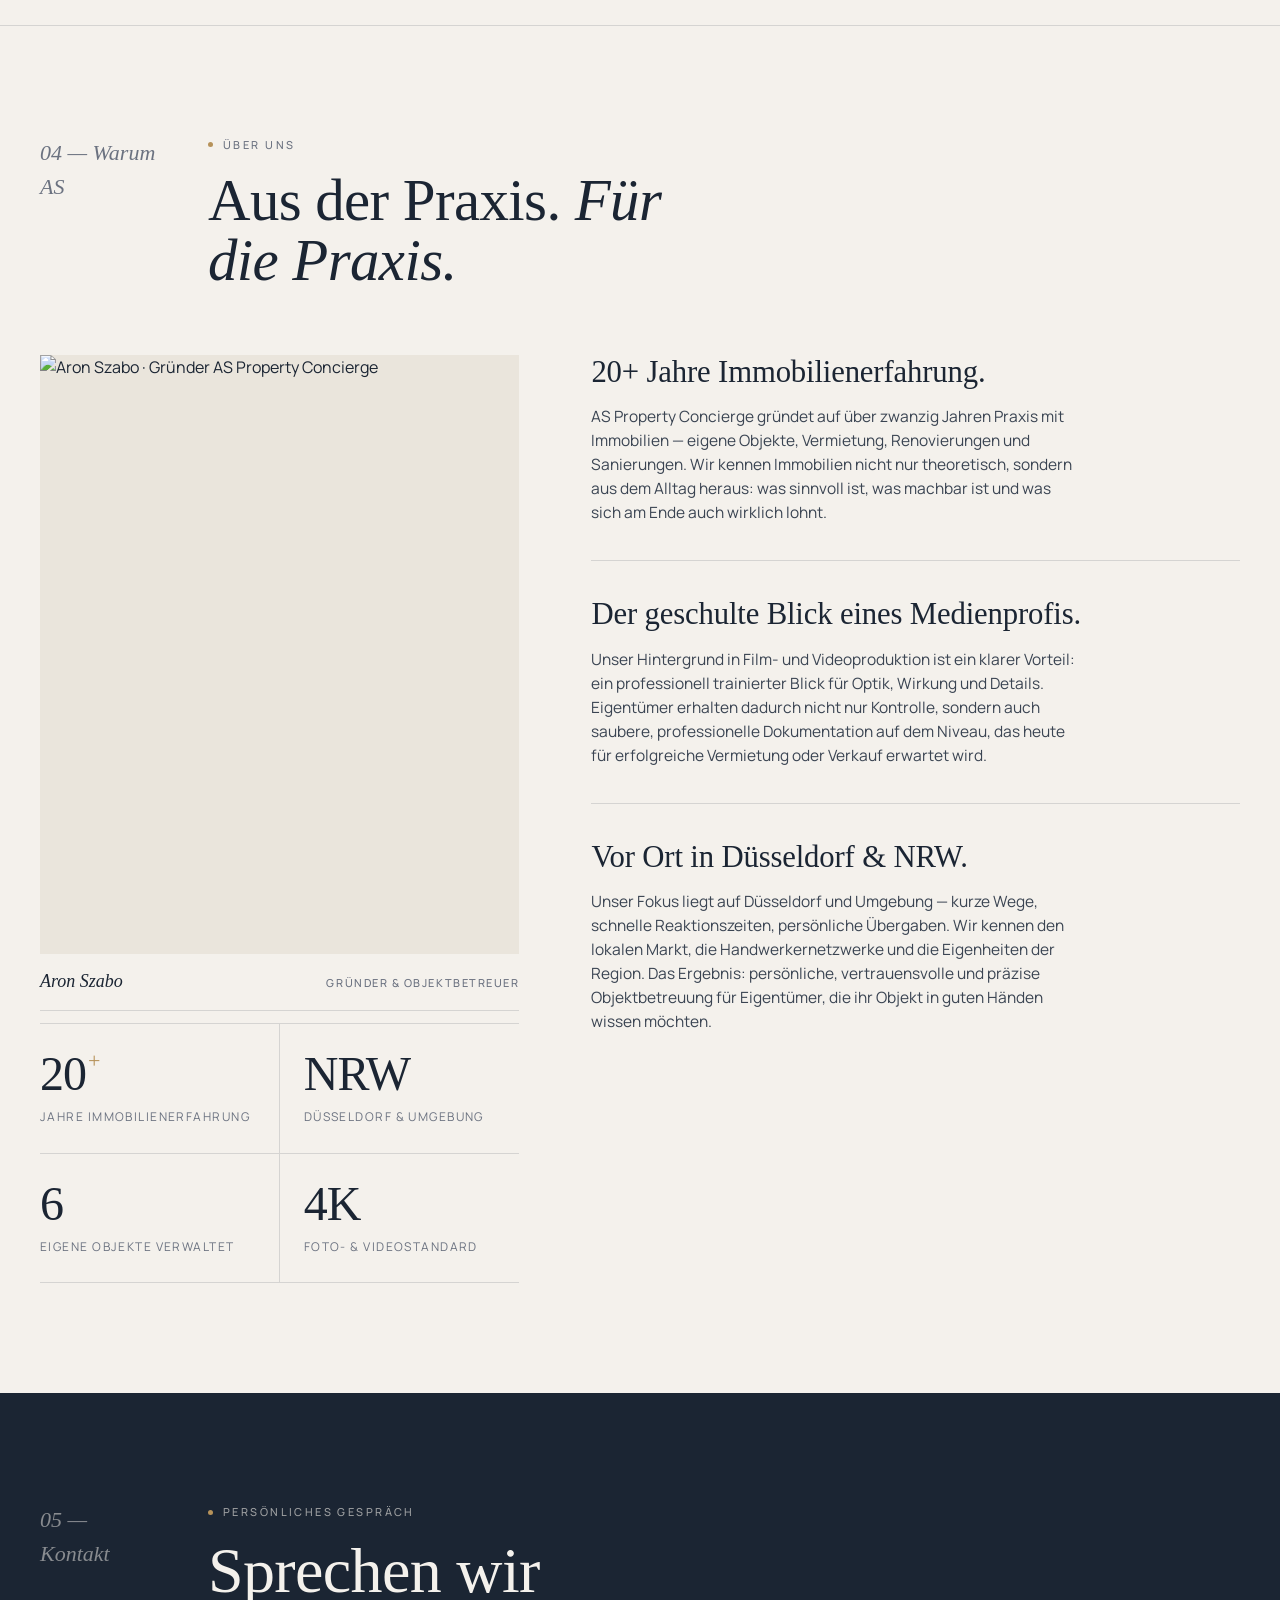
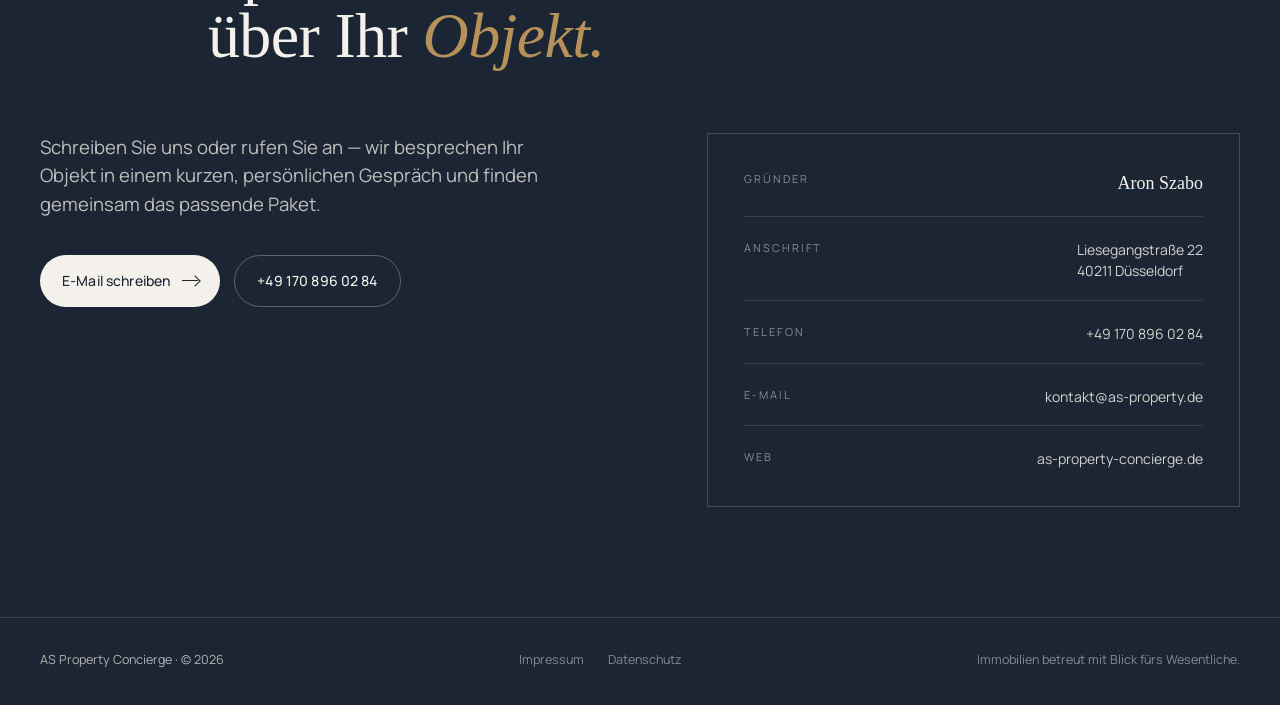
==== commit 8dbba5b7: "Add files via upload" ====
--- a/index.html
+++ b/index.html
@@ -35,7 +35,7 @@
   .eyebrow .dot{display:inline-block;width:5px;height:5px;background:var(--accent);border-radius:50%;vertical-align:middle;margin-right:10px;transform:translateY(-1px)}
 
   h1,h2,h3,h4{font-family:var(--serif);font-weight:400;letter-spacing:-.005em;margin:0;color:var(--ink)}
-  h1{font-size:clamp(48px,7.2vw,108px);line-height:.98;letter-spacing:-.015em}
+  h1{font-size:clamp(48px,7.4vw,116px);line-height:.98;letter-spacing:-.015em}
   h2{font-size:clamp(32px,4.6vw,64px);line-height:1.02;letter-spacing:-.01em}
   h3{font-size:clamp(22px,2.2vw,30px);line-height:1.15}
   h4{font-size:18px;line-height:1.3}
@@ -60,18 +60,13 @@
   @media (max-width:860px){ .nav-links{display:none} }
 
   /* ---------- HERO ---------- */
-  .hero{padding:90px 0 110px;position:relative}
-  .hero-grid{display:grid;grid-template-columns:1.25fr .9fr;gap:64px;align-items:end}
-  @media (max-width:980px){ .hero-grid{grid-template-columns:1fr;gap:40px} }
+  .hero{padding:70px 0 110px;position:relative}
+  .hero-top{max-width:1100px}
   .hero h1 .it{font-style:italic;color:var(--accent);font-weight:300}
-  .hero-meta{display:flex;flex-direction:column;gap:24px;padding-bottom:6px}
-  .hero-meta .line{height:1px;background:var(--rule)}
-  .hero-meta-row{display:flex;justify-content:space-between;gap:24px;font-size:13.5px;color:var(--ink-2)}
-  .hero-meta-row b{font-weight:500;color:var(--ink);font-family:var(--sans)}
-  .hero-tag{display:flex;align-items:center;gap:14px;margin-top:34px;color:var(--ink-3);font-size:13px;letter-spacing:.08em;text-transform:uppercase}
+  .hero-tag{display:flex;align-items:center;gap:14px;margin-top:36px;color:var(--ink-3);font-size:13px;letter-spacing:.08em;text-transform:uppercase;font-family:var(--sans)}
   .hero-tag .num{font-family:var(--serif);font-style:italic;color:var(--ink);font-size:16px;letter-spacing:0;text-transform:none}
 
-  .hero-bottom{margin-top:80px;display:grid;grid-template-columns:1.3fr 1fr;gap:64px;align-items:start}
+  .hero-bottom{margin-top:80px;display:grid;grid-template-columns:1fr 1fr;gap:72px;align-items:end}
   @media (max-width:980px){ .hero-bottom{grid-template-columns:1fr;gap:40px} }
   .hero-cta-row{display:flex;gap:14px;flex-wrap:wrap;margin-top:28px}
   .btn{display:inline-flex;align-items:center;gap:12px;padding:14px 22px;border-radius:999px;font-size:14px;font-weight:500;letter-spacing:.01em;transition:all .2s;cursor:pointer;border:none;font-family:var(--sans)}
@@ -82,8 +77,7 @@
   .btn .arr{display:inline-block;width:16px;height:1px;background:currentColor;position:relative}
   .btn .arr::after{content:"";position:absolute;right:-1px;top:-3px;width:7px;height:7px;border-right:1px solid currentColor;border-top:1px solid currentColor;transform:rotate(45deg)}
 
-  /* Hero image / placeholder */
-  .hero-img{aspect-ratio: 4/5; width:100%; background:var(--paper-2); border:1px solid var(--rule); position:relative; overflow:hidden}
+  .hero-img{aspect-ratio: 5/4; width:100%; background:var(--paper-2); border:1px solid var(--rule); position:relative; overflow:hidden}
   .hero-img img, .portrait img{width:100%;height:100%;object-fit:cover;display:block}
   .placeholder{position:relative;background:
       repeating-linear-gradient(135deg, rgba(28,26,23,.04) 0 2px, transparent 2px 14px),
@@ -120,7 +114,7 @@
   .service-head{display:flex;justify-content:space-between;align-items:baseline;margin-bottom:22px}
   .service-num{font-family: ui-monospace,"SF Mono","JetBrains Mono",monospace;font-size:12px;letter-spacing:.08em;color:var(--ink-3)}
   .service-cat{font-size:10.5px;letter-spacing:.16em;text-transform:uppercase;color:var(--ink-3)}
-  .service h3{margin-bottom:18px;max-width:14ch}
+  .service h3{margin-bottom:18px;max-width:none;min-height:2.3em}
   .service ul{list-style:none;padding:0;margin:0;display:flex;flex-direction:column;gap:10px}
   .service li{font-size:14.5px;color:var(--ink-2);padding-left:18px;position:relative;line-height:1.5}
   .service li::before{content:"";position:absolute;left:0;top:11px;width:8px;height:1px;background:var(--ink-3)}
@@ -161,6 +155,9 @@
   .warum-grid{display:grid;grid-template-columns:.85fr 1.15fr;gap:72px;align-items:start}
   @media (max-width:980px){ .warum-grid{grid-template-columns:1fr;gap:40px} }
   .portrait{aspect-ratio:4/5;background:var(--paper-2)}
+  .portrait-cap{display:flex;justify-content:space-between;align-items:baseline;gap:16px;padding:14px 0 0;border-bottom:1px solid var(--rule);padding-bottom:14px}
+  .pc-name{font-family:var(--serif);font-size:18px;color:var(--ink);font-style:italic}
+  .pc-role{font-size:11px;letter-spacing:.14em;text-transform:uppercase;color:var(--ink-3);font-weight:500}
   .portrait .ph-label{background:rgba(245,241,235,.85)}
   .stats{display:grid;grid-template-columns:1fr 1fr;gap:0;margin-top:12px;border-top:1px solid var(--rule)}
   .stat{padding:26px 0;border-bottom:1px solid var(--rule)}
@@ -220,7 +217,7 @@
       <a href="#konzept">Konzept</a>
       <a href="#leistungen">Leistungen</a>
       <a href="#pakete">Pakete</a>
-      <a href="#warum">Über</a>
+      <a href="#warum">Über uns</a>
       <a href="#kontakt">Kontakt</a>
     </div>
     <a class="nav-cta" href="#kontakt">Termin anfragen <span class="arr"></span></a>
@@ -231,28 +228,12 @@
 <header class="hero">
   <div class="wrap">
 
-    <div class="hero-grid">
-      <div>
-        <div class="eyebrow"><span class="dot"></span>Objektbetreuung · Düsseldorf · seit 2026</div>
-        <h1 style="margin-top:28px;">
-          Wenn Eigentum<br>
-          <span class="it">Aufmerksamkeit</span><br>
-          braucht.
-        </h1>
-        <div class="hero-tag"><span class="num">—</span> Immobilien betreut mit Blick fürs Wesentliche.</div>
-      </div>
-
-      <aside class="hero-meta">
-        <div class="line"></div>
-        <div class="hero-meta-row"><span>Sitz</span><b>Düsseldorf Stadtmitte</b></div>
-        <div class="line"></div>
-        <div class="hero-meta-row"><span>Tätig</span><b>NRW</b></div>
-        <div class="line"></div>
-        <div class="hero-meta-row"><span>Erfahrung</span><b>20+ Jahre Immobilien</b></div>
-        <div class="line"></div>
-        <div class="hero-meta-row"><span>Spezialisierung</span><b>Airbnb · Ferienwohnungen</b></div>
-        <div class="line"></div>
-      </aside>
+    <div class="hero-top">
+      <h1>
+        Wenn Eigentum<br>
+        <span class="it">Aufmerksamkeit</span> braucht.
+      </h1>
+      <div class="hero-tag"><span class="num">—</span> Seit 20 Jahren Immobilienbetreuung mit Blick fürs Wesentliche.</div>
     </div>
 
     <div class="hero-bottom">
@@ -329,7 +310,7 @@
     <div class="services">
       <article class="service">
         <div class="service-head"><span class="service-num">01</span><span class="service-cat">Kontrolle</span></div>
-        <h3>Objektkontrolle &amp; Dokumentation</h3>
+        <h3>Objektkontrolle &amp;<br>Dokumentation</h3>
         <ul>
           <li>Vor-Ort-Check von Wohnung, Haus, Terrasse oder Garten</li>
           <li>Kontrolle von sichtbaren Schäden, Mängeln und Auffälligkeiten</li>
@@ -341,7 +322,7 @@
 
       <article class="service">
         <div class="service-head"><span class="service-num">02</span><span class="service-cat">Beratung</span></div>
-        <h3>Beratung &amp; Optimierung</h3>
+        <h3>Beratung &amp;<br>Optimierung</h3>
         <ul>
           <li>Optische und praktische Verbesserungs­möglichkeiten</li>
           <li>Maßnahmen, die sinnvoll, realistisch und wirtschaftlich sind</li>
@@ -353,7 +334,7 @@
 
       <article class="service">
         <div class="service-head"><span class="service-num">03</span><span class="service-cat">Koordination</span></div>
-        <h3>Organisation &amp; Koordination</h3>
+        <h3>Organisation &amp;<br>Koordination</h3>
         <ul>
           <li>Abstimmung mit Handwerkern, Reinigungs­kräften, Dienstleistern</li>
           <li>Terminorganisation</li>
@@ -365,7 +346,7 @@
 
       <article class="service">
         <div class="service-head"><span class="service-num">04</span><span class="service-cat">Content</span></div>
-        <h3>Immobilien-Content &amp; Präsentation</h3>
+        <h3>Immobilien-Content &amp;<br>Präsentation</h3>
         <ul>
           <li>Hochwertige Fotos und kurze Videos</li>
           <li>Objektclips für Vermietung, Verkauf oder Ferienwohnung</li>
@@ -508,14 +489,12 @@
     </div>
   </div>
 </section>
-
-<!-- ============== WARUM ============== -->
 <section id="warum">
   <div class="wrap">
     <div class="section-head">
       <div class="section-num">04 — Warum AS</div>
       <div class="section-title">
-        <div class="eyebrow kicker"><span class="dot"></span>Über Aron Szabo</div>
+        <div class="eyebrow kicker"><span class="dot"></span>Über uns</div>
         <h2>Aus der Praxis. <span class="it">Für die Praxis.</span></h2>
       </div>
     </div>
@@ -523,7 +502,11 @@
     <div class="warum-grid">
       <div>
         <div class="portrait">
-          <img src="assets/aron-szabo.jpg" alt="Aron Szabo · Inhaber AS Property Concierge" />
+          <img src="assets/aron-szabo.jpg" alt="Aron Szabo · Gründer AS Property Concierge" />
+        </div>
+        <div class="portrait-cap">
+          <span class="pc-name">Aron Szabo</span>
+          <span class="pc-role">Gründer &amp; Objektbetreuer</span>
         </div>
         <div class="stats">
           <div class="stat"><div class="v">20<sup>+</sup></div><div class="k">Jahre Immobilien­erfahrung</div></div>
@@ -536,15 +519,15 @@
       <div class="warum-body">
         <div class="block">
           <h3>20+ Jahre Immobilien­erfahrung.</h3>
-          <p>AS Property Concierge entsteht aus über zwanzig Jahren eigener Erfahrung mit Immobilien. Ich besitze und vermiete selbst mehrere Wohnungen, habe zahlreiche Umzüge, Renovierungen und Sanierungen geplant, begleitet und teilweise selbst umgesetzt. Ich kenne Immobilien nicht nur theoretisch — sondern aus der Praxis.</p>
+          <p>AS Property Concierge gründet auf über zwanzig Jahren Praxis mit Immobilien — eigene Objekte, Vermietung, Renovierungen und Sanierungen. Wir kennen Immobilien nicht nur theoretisch, sondern aus dem Alltag heraus: was sinnvoll ist, was machbar ist und was sich am Ende auch wirklich lohnt.</p>
         </div>
         <div class="block">
-          <h3>Der geschulte Blick eines Film- &amp; Video­editors.</h3>
-          <p>Meine Erfahrung als Film- und Videoeditor ist ein entscheidender Vorteil: ein professionell geschulter Blick für Optik, Wirkung und Details. Eigentümer erhalten dadurch nicht nur Kontrolle, sondern auch klare, professionelle Dokumentation auf dem Niveau, das heute für erfolgreiche Vermietung oder Verkauf erwartet wird.</p>
+          <h3>Der geschulte Blick eines Medien­profis.</h3>
+          <p>Unser Hintergrund in Film- und Videoproduktion ist ein klarer Vorteil: ein professionell trainierter Blick für Optik, Wirkung und Details. Eigentümer erhalten dadurch nicht nur Kontrolle, sondern auch saubere, professionelle Dokumentation auf dem Niveau, das heute für erfolgreiche Vermietung oder Verkauf erwartet wird.</p>
         </div>
         <div class="block">
           <h3>Vor Ort in Düsseldorf &amp; NRW.</h3>
-          <p>Mein Fokus liegt auf Düsseldorf und Umgebung — kurze Wege, schnelle Reaktionszeiten, persönliche Übergaben. Ich kenne den lokalen Markt, die Handwerker­netzwerke und die Eigenheiten der Region. Das Ergebnis: persönliche, vertrauensvolle und präzise Objektbetreuung für Eigentümer, die ihr Objekt in guten Händen wissen möchten.</p>
+          <p>Unser Fokus liegt auf Düsseldorf und Umgebung — kurze Wege, schnelle Reaktionszeiten, persönliche Übergaben. Wir kennen den lokalen Markt, die Handwerker­netzwerke und die Eigenheiten der Region. Das Ergebnis: persönliche, vertrauensvolle und präzise Objektbetreuung für Eigentümer, die ihr Objekt in guten Händen wissen möchten.</p>
         </div>
       </div>
     </div>
@@ -565,7 +548,7 @@
     <div class="kontakt-grid">
       <div>
         <p class="lead" style="color:rgba(245,241,235,.75);max-width:48ch">
-          Schreiben Sie mir oder rufen Sie an — wir besprechen Ihr Objekt in einem kurzen, persönlichen Gespräch und finden gemeinsam das passende Paket.
+          Schreiben Sie uns oder rufen Sie an — wir besprechen Ihr Objekt in einem kurzen, persönlichen Gespräch und finden gemeinsam das passende Paket.
         </p>
         <div class="kontakt-cta">
           <a class="btn btn-light" href="mailto:kontakt@as-property.de">E-Mail schreiben <span class="arr"></span></a>
@@ -574,7 +557,7 @@
       </div>
 
       <div class="contact-card">
-        <div class="contact-row"><span class="k">Inhaber</span><span class="v">Aron Szabo</span></div>
+        <div class="contact-row"><span class="k">Gründer</span><span class="v">Aron Szabo</span></div>
         <div class="contact-row"><span class="k">Anschrift</span><span class="v small">Liesegangstraße 22<br>40211 Düsseldorf</span></div>
         <div class="contact-row"><span class="k">Telefon</span><span class="v small">+49 170 896 02 84</span></div>
         <div class="contact-row"><span class="k">E-Mail</span><span class="v small">kontakt@as-property.de</span></div>
